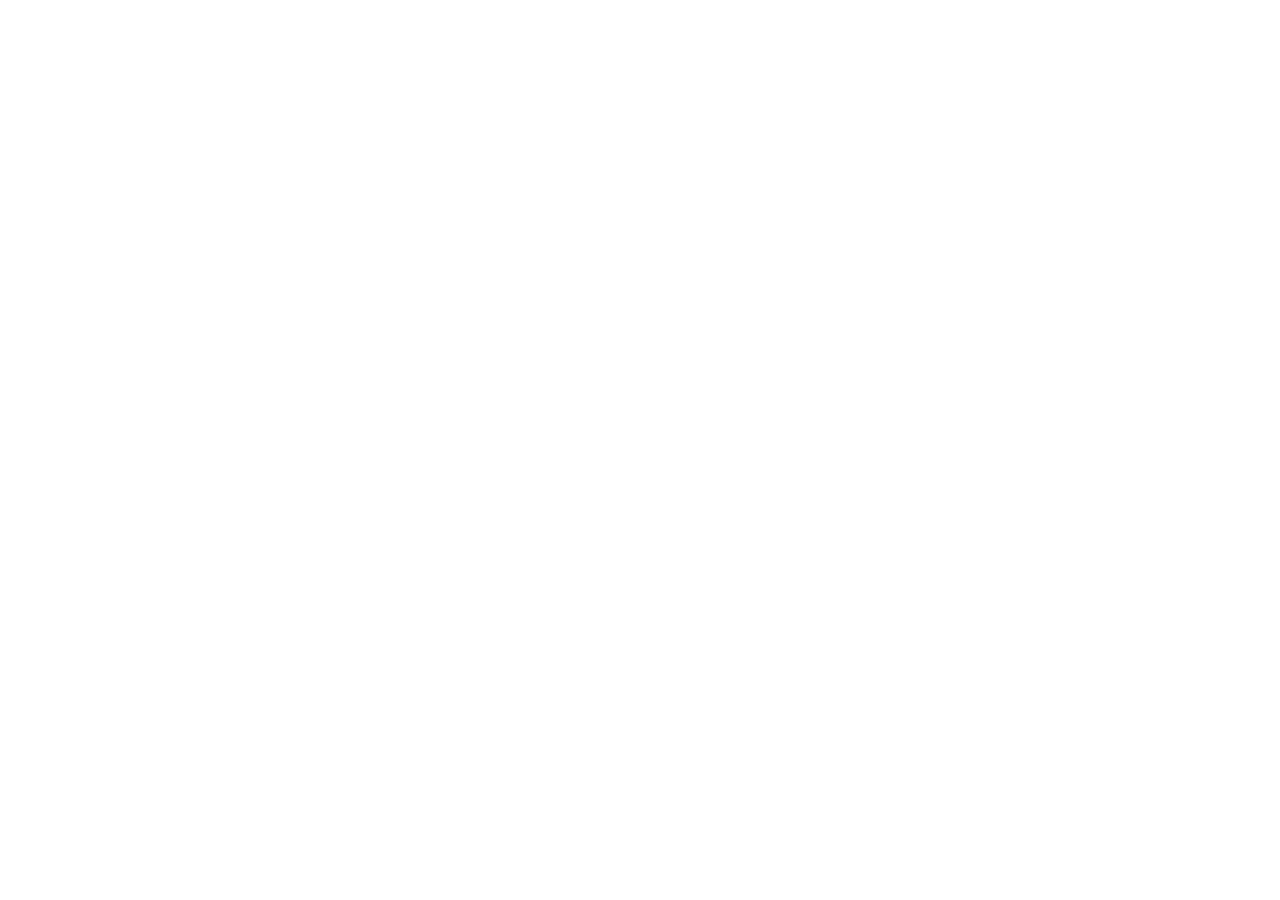
==== index.html @ 6bd36e6a "new" ====
<!DOCTYPE html>
<html lang="en">
  <head>
    <meta charset="UTF-8" />
    <meta name="viewport" content="width=device-width, initial-scale=1.0" />
    <title>dev-grid-folio</title>
    <meta name="description" content="Lovable Generated Project" />
    <meta name="author" content="Lovable" />

    <meta property="og:title" content="dev-grid-folio" />
    <meta property="og:description" content="Lovable Generated Project" />
    <meta property="og:type" content="website" />
    <meta property="og:image" content="https://lovable.dev/opengraph-image-p98pqg.png" />

    <meta name="twitter:card" content="summary_large_image" />
    <meta name="twitter:site" content="@lovable_dev" />
    <meta name="twitter:image" content="https://lovable.dev/opengraph-image-p98pqg.png" />
  </head>

  <body>
    <div id="root"></div>
    <!-- IMPORTANT: DO NOT REMOVE THIS SCRIPT TAG OR THIS VERY COMMENT! -->
    <script src="https://cdn.gpteng.co/gptengineer.js" type="module"></script>
    <script type="module" src="/src/main.tsx"></script>
  </body>
</html>
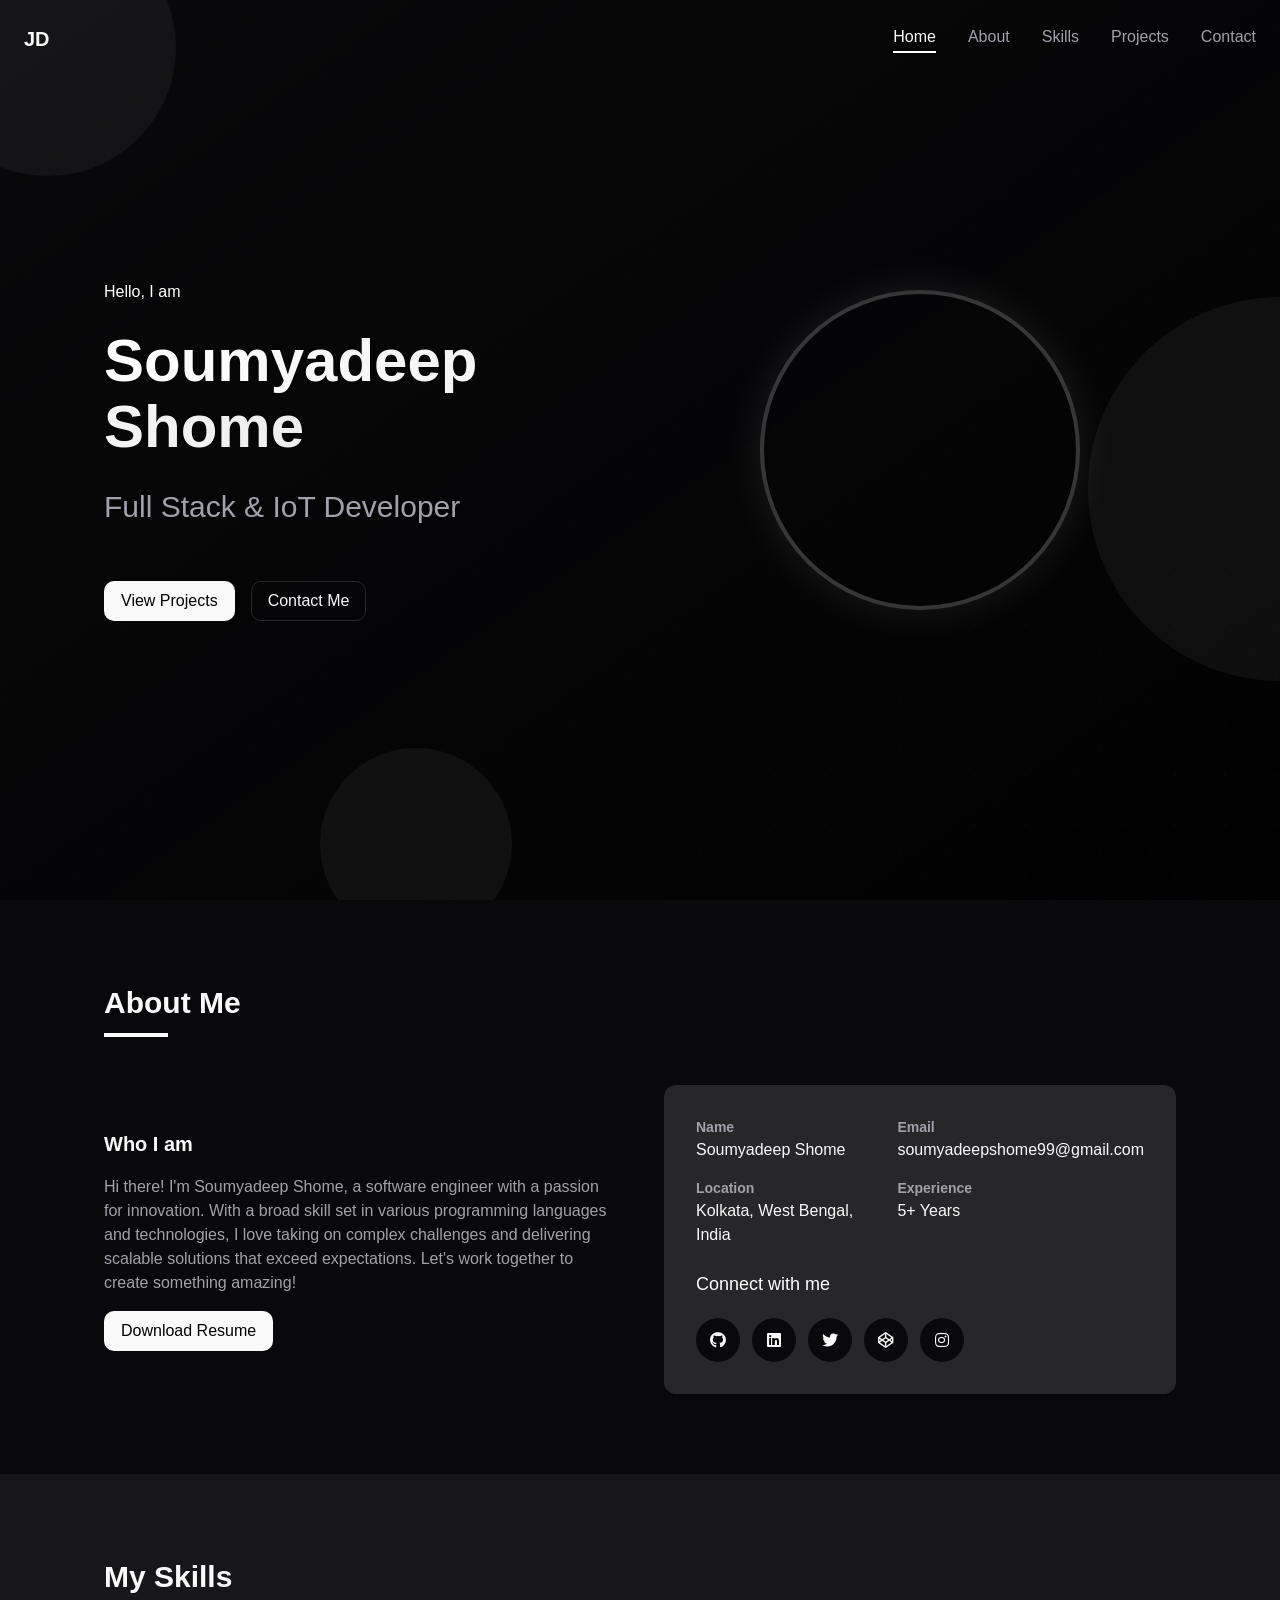
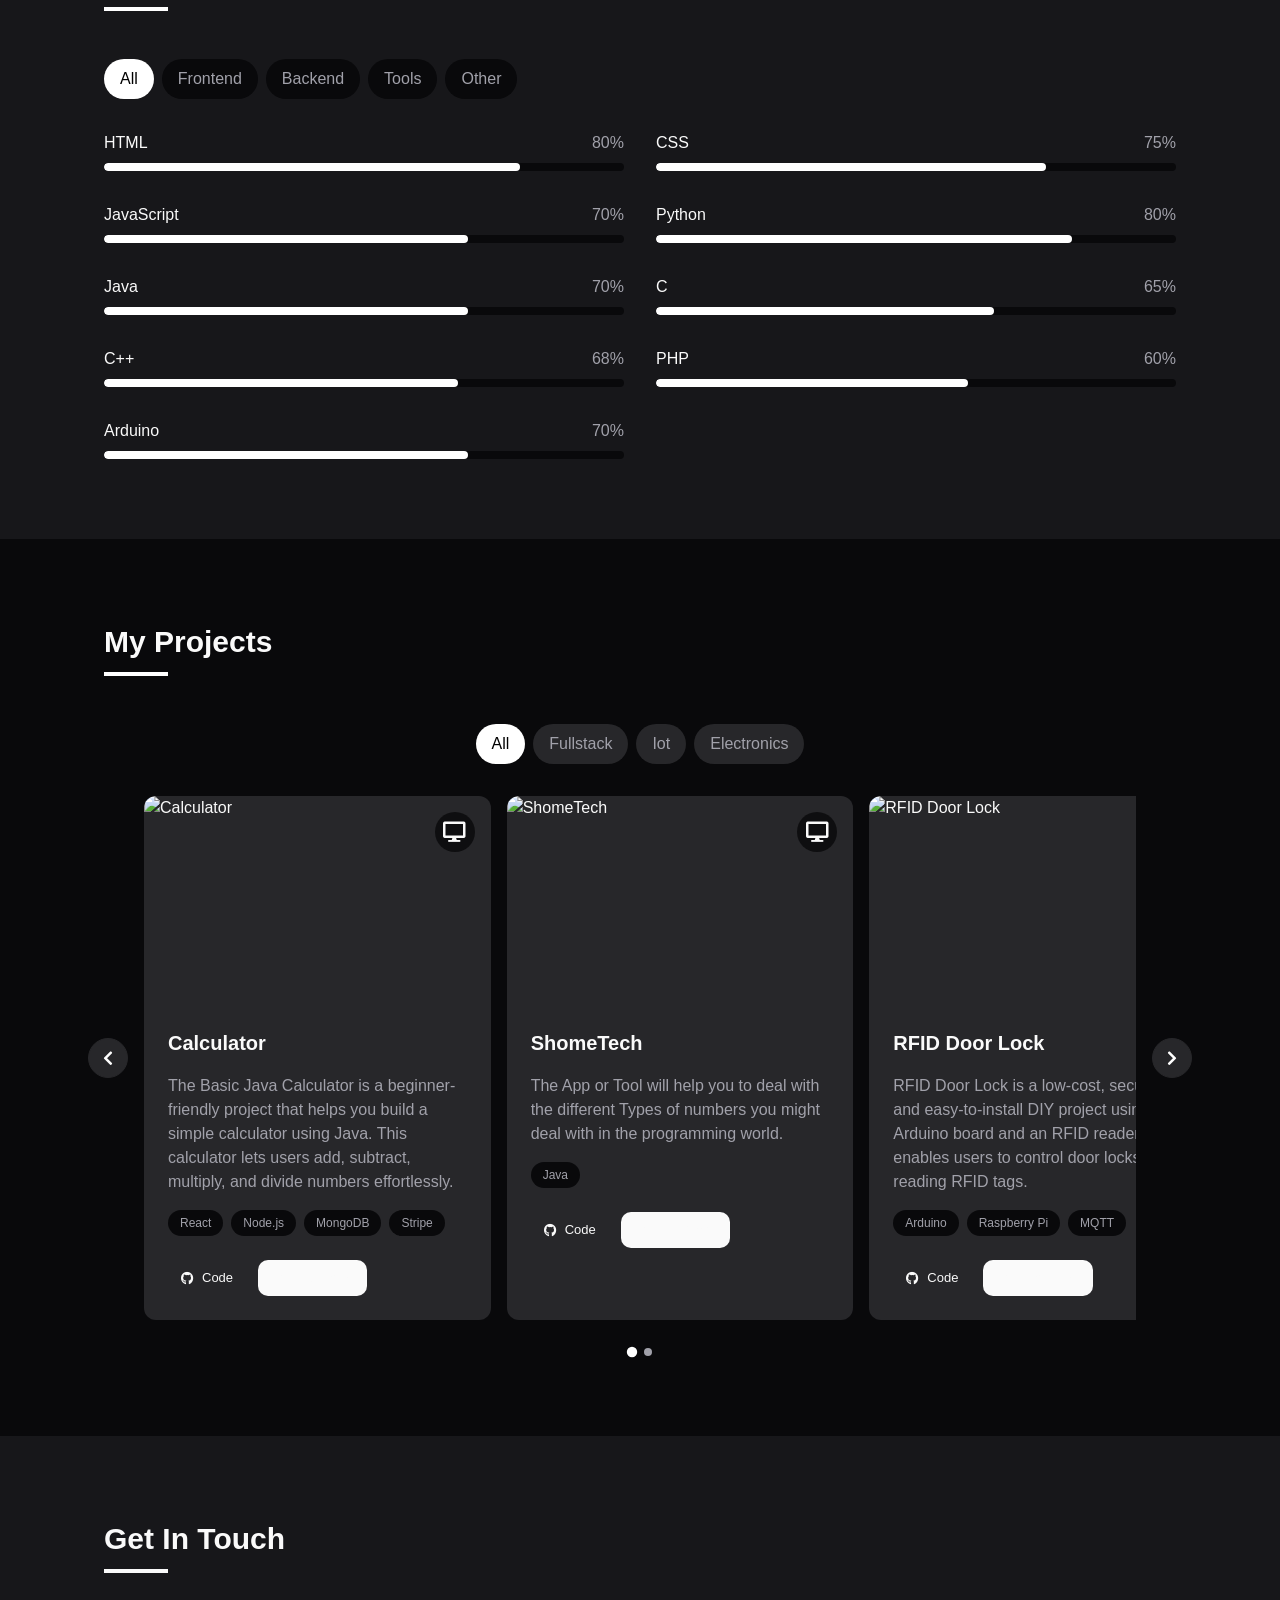
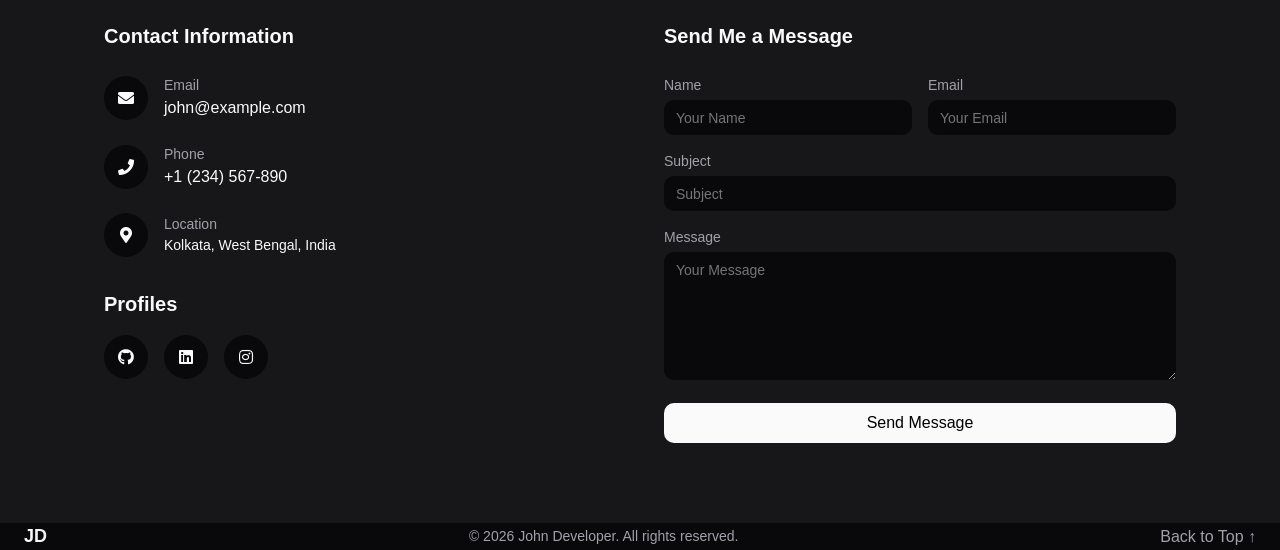
==== commit 47d91900: "ver 2" ====
--- a/index.html
+++ b/index.html
@@ -1,26 +1,254 @@
 <!DOCTYPE html>
 <html lang="en">
-  <head>
-    <meta charset="UTF-8" />
-    <meta name="viewport" content="width=device-width, initial-scale=1.0" />
-    <title>dev-grid-folio</title>
-    <meta name="description" content="Lovable Generated Project" />
-    <meta name="author" content="Lovable" />
-
-    <meta property="og:title" content="dev-grid-folio" />
-    <meta property="og:description" content="Lovable Generated Project" />
-    <meta property="og:type" content="website" />
-    <meta property="og:image" content="https://lovable.dev/opengraph-image-p98pqg.png" />
-
-    <meta name="twitter:card" content="summary_large_image" />
-    <meta name="twitter:site" content="@lovable_dev" />
-    <meta name="twitter:image" content="https://lovable.dev/opengraph-image-p98pqg.png" />
-  </head>
-
-  <body>
-    <div id="root"></div>
-    <!-- IMPORTANT: DO NOT REMOVE THIS SCRIPT TAG OR THIS VERY COMMENT! -->
-    <script src="https://cdn.gpteng.co/gptengineer.js" type="module"></script>
-    <script type="module" src="/src/main.tsx"></script>
-  </body>
+<head>
+  <meta charset="UTF-8" />
+  <meta name="viewport" content="width=device-width, initial-scale=1.0" />
+  <title>Soumyadeep Shome | Full Stack &amp; IoT Developer</title>
+  <meta name="description" content="Portfolio of Soumyadeep Shome, Full Stack & IoT Developer." />
+  <link rel="icon" href="favicon.ico" />
+  <link rel="stylesheet" href="css/css.css" />
+  <link rel="stylesheet" href="https://cdnjs.cloudflare.com/ajax/libs/font-awesome/5.15.3/css/all.min.css" />
+</head>
+<body class="np-page">
+
+  <div id="np-loading" class="np-loading">
+    <div class="np-loading-text np-gradient-text">Loading...</div>
+  </div>
+
+  <div class="np-bg-wireframe"></div>
+  <div class="np-bg-gradient"></div>
+
+  <header id="np-navbar" class="np-navbar">
+    <div class="np-container">
+      <a href="#home" class="np-logo"><span class="np-gradient-text">JD</span></a>
+      <nav>
+        <ul class="np-nav-list">
+          <li><button class="np-nav-link" data-section="home">Home</button></li>
+          <li><button class="np-nav-link" data-section="about">About</button></li>
+          <li><button class="np-nav-link" data-section="skills">Skills</button></li>
+          <li><button class="np-nav-link" data-section="projects">Projects</button></li>
+          <li><button class="np-nav-link" data-section="contact">Contact</button></li>
+        </ul>
+      </nav>
+      <button id="np-nav-toggle" class="np-nav-toggle" aria-label="Toggle menu" aria-expanded="false">
+        <i class="fas fa-bars"></i>
+      </button>
+    </div>
+  </header>
+
+  <section id="home" class="np-hero np-section">
+    <div class="np-container">
+      <div class="np-hero-grid">
+        <div class="np-hero-copy np-reveal">
+          <p class="np-hero-greeting">Hello, I am</p>
+          <h1 class="np-hero-name"><span class="np-gradient-text">Soumyadeep Shome</span></h1>
+          <h2 class="np-hero-role">Full Stack &amp; IoT Developer</h2>
+          <div class="np-hero-actions">
+            <button class="np-btn" data-np-scroll-to="projects">View Projects</button>
+            <button class="np-btn np-btn-outline" data-np-scroll-to="contact">Contact Me</button>
+          </div>
+        </div>
+
+        <div class="np-hero-photo-wrap np-reveal">
+          <div class="np-hero-photo">
+            <img src="Images/profile.jpg" alt="Developer" />
+          </div>
+        </div>
+      </div>
+    </div>
+
+    <div class="np-hero-bg">
+      <div class="np-floating-circle np-circle-1"></div>
+      <div class="np-floating-circle np-circle-2"></div>
+      <div class="np-floating-circle np-circle-3"></div>
+    </div>
+  </section>
+
+  <section id="about" class="np-section">
+    <div class="np-container">
+      <div class="np-heading np-reveal">
+        <h2>About Me</h2>
+        <div class="np-heading-rule"></div>
+      </div>
+
+      <div class="np-about-grid">
+        <div class="np-about-copy np-reveal">
+          <h3>Who I am</h3>
+          <p>
+            Hi there! I'm Soumyadeep Shome, a software engineer with a passion for innovation. With a broad
+            skill set in various programming languages and technologies, I love taking on complex challenges
+            and delivering scalable solutions that exceed expectations. Let's work together to create
+            something amazing!
+          </p>
+          <div>
+            <button class="np-btn">Download Resume</button>
+          </div>
+        </div>
+
+        <div class="np-about-card np-reveal">
+          <div class="np-about-fields">
+            <div>
+              <h4>Name</h4>
+              <p>Soumyadeep Shome</p>
+            </div>
+            <div>
+              <h4>Email</h4>
+              <p>soumyadeepshome99@gmail.com</p>
+            </div>
+            <div>
+              <h4>Location</h4>
+              <p>Kolkata, West Bengal, India</p>
+            </div>
+            <div>
+              <h4>Experience</h4>
+              <p>5+ Years</p>
+            </div>
+          </div>
+
+          <div class="np-social-row" style="margin-top:1.5rem;">
+            <h4 style="width:100%;font-size:1.125rem;font-weight:500;margin-bottom:0.5rem;color:#fff;">Connect with me</h4>
+            <a href="https://github.com/" target="_blank" rel="noopener noreferrer" title="GitHub"><i class="fab fa-github"></i></a>
+            <a href="https://linkedin.com/" target="_blank" rel="noopener noreferrer" title="LinkedIn"><i class="fab fa-linkedin"></i></a>
+            <a href="https://twitter.com/" target="_blank" rel="noopener noreferrer" title="Twitter"><i class="fab fa-twitter"></i></a>
+            <a href="https://codepen.io/" target="_blank" rel="noopener noreferrer" title="CodePen"><i class="fab fa-codepen"></i></a>
+            <a href="https://instagram.com/" target="_blank" rel="noopener noreferrer" title="Instagram"><i class="fab fa-instagram"></i></a>
+          </div>
+        </div>
+      </div>
+    </div>
+  </section>
+
+  <section id="skills" class="np-section np-skills-section">
+    <div class="np-container">
+      <div class="np-heading np-reveal">
+        <h2>My Skills</h2>
+        <div class="np-heading-rule" style="background:#fff;"></div>
+      </div>
+
+      <div id="np-skills-filters" class="np-filter-row">
+        <button class="np-filter-btn np-active" data-filter="all">All</button>
+        <button class="np-filter-btn" data-filter="frontend">Frontend</button>
+        <button class="np-filter-btn" data-filter="backend">Backend</button>
+        <button class="np-filter-btn" data-filter="tools">Tools</button>
+        <button class="np-filter-btn" data-filter="other">Other</button>
+      </div>
+
+      <div id="np-skills-grid" class="np-skills-grid"></div>
+    </div>
+  </section>
+
+  <section id="projects" class="np-section">
+    <div class="np-container">
+      <div class="np-heading np-reveal">
+        <h2>My Projects</h2>
+        <div class="np-heading-rule" style="background:#fff;"></div>
+      </div>
+
+      <div id="np-projects-filters" class="np-filter-row np-projects-filter" style="justify-content:center;">
+        <button class="np-filter-btn np-active" data-filter="all">All</button>
+        <button class="np-filter-btn" data-filter="fullstack">Fullstack</button>
+        <button class="np-filter-btn" data-filter="iot">Iot</button>
+        <button class="np-filter-btn" data-filter="electronics">Electronics</button>
+      </div>
+
+      <div class="np-carousel-wrap">
+        <div class="np-carousel-viewport">
+          <div id="np-projects-track" class="np-carousel-track"></div>
+        </div>
+        <button id="np-carousel-prev" class="np-carousel-btn np-carousel-prev" aria-label="Previous project"><i class="fas fa-chevron-left"></i></button>
+        <button id="np-carousel-next" class="np-carousel-btn np-carousel-next" aria-label="Next project"><i class="fas fa-chevron-right"></i></button>
+      </div>
+      <div id="np-carousel-dots" class="np-carousel-dots"></div>
+    </div>
+  </section>
+
+  <section id="contact" class="np-section np-contact-section">
+    <div class="np-container">
+      <div class="np-heading np-reveal">
+        <h2>Get In Touch</h2>
+        <div class="np-heading-rule"></div>
+      </div>
+
+      <div class="np-contact-grid">
+        <div class="np-reveal">
+          <div class="np-contact-info">
+            <h3>Contact Information</h3>
+
+            <div class="np-contact-item">
+              <div class="np-contact-icon"><i class="fas fa-envelope"></i></div>
+              <div>
+                <p>Email</p>
+                <a href="mailto:soumyadeepshome99@gmail.com">john@example.com</a>
+              </div>
+            </div>
+
+            <div class="np-contact-item">
+              <div class="np-contact-icon"><i class="fas fa-phone"></i></div>
+              <div>
+                <p>Phone</p>
+                <a href="tel:+919804359379">+1 (234) 567-890</a>
+              </div>
+            </div>
+
+            <div class="np-contact-item">
+              <div class="np-contact-icon"><i class="fas fa-map-marker-alt"></i></div>
+              <div>
+                <p>Location</p>
+                <p style="color:hsl(var(--np-foreground));">Kolkata, West Bengal, India</p>
+              </div>
+            </div>
+          </div>
+
+          <div class="np-profiles">
+            <h3>Profiles</h3>
+            <div class="np-profiles-row">
+              <a href="https://github.com/soumya-shome" target="_blank" rel="noopener noreferrer"><i class="fab fa-github"></i></a>
+              <a href="https://www.linkedin.com/in/soumya-shome/" target="_blank" rel="noopener noreferrer"><i class="fab fa-linkedin"></i></a>
+              <a href="https://www.instagram.com/techie499/" target="_blank" rel="noopener noreferrer"><i class="fab fa-instagram"></i></a>
+            </div>
+          </div>
+        </div>
+
+        <div class="np-form np-reveal">
+          <h3>Send Me a Message</h3>
+          <form id="np-contact-form">
+            <div class="np-form-row">
+              <div>
+                <label for="np-name">Name</label>
+                <input id="np-name" class="np-input" placeholder="Your Name" required />
+              </div>
+              <div>
+                <label for="np-email">Email</label>
+                <input id="np-email" type="email" class="np-input" placeholder="Your Email" required />
+              </div>
+            </div>
+            <div class="np-form-group">
+              <label for="np-subject">Subject</label>
+              <input id="np-subject" class="np-input" placeholder="Subject" required />
+            </div>
+            <div class="np-form-group">
+              <label for="np-message">Message</label>
+              <textarea id="np-message" class="np-textarea" placeholder="Your Message" required></textarea>
+            </div>
+            <button type="submit" class="np-btn np-btn-block">Send Message</button>
+          </form>
+        </div>
+      </div>
+    </div>
+  </section>
+
+  <footer class="np-footer">
+    <div class="np-container">
+      <div class="np-footer-logo np-gradient-text">JD</div>
+      <div class="np-footer-copy">&copy; <span id="np-footer-year"></span> John Developer. All rights reserved.</div>
+      <button id="np-footer-top" class="np-footer-top">Back to Top ↑</button>
+    </div>
+  </footer>
+
+  <button id="np-scroll-top" class="np-scroll-top-fab" aria-label="Scroll to top">
+    <i class="fas fa-arrow-up"></i>
+  </button>
+
+  <script src="JS/index.js"></script>
+</body>
 </html>
--- a/css/css.css
+++ b/css/css.css
@@ -0,0 +1,1106 @@
+@charset "utf-8";
+/* CSS Document */
+.col-1 {width: 8.33%;}
+.col-2 {width: 16.66%;}
+.col-3 {width: 25%;}
+.col-4 {width: 33.33%;}
+.col-5 {width: 41.66%;}
+.col-6 {width: 50%;}
+.col-7 {width: 58.33%;}
+.col-8 {width: 66.66%;}
+.col-9 {width: 75%;}
+.col-10 {width: 83.33%;}
+.col-11 {width: 91.66%;}
+.col-12 {width: 100%;}
+
+* {
+	box-sizing: border-box;
+	margin: 0;
+	padding: 0;
+  }
+  body {
+	font-family: sans-serif;
+	font-size: 16px;
+	line-height: 1.5;
+	/*color: #333;*/
+	background-color: #222;
+	color: #fff;
+  }
+  header {
+	background-color: #333;
+	color: #fff;
+  
+  }
+  a {
+	text-decoration: none; /* Remove underline */
+	color: #fff; /* Change link color */
+  }
+  section {
+	padding: 20px ;
+	/*padding-top: 80px;*/
+	width: 90%;
+	/*margin: 20px auto;*/
+	margin: 10px auto;
+	border-radius: 10px;
+	box-shadow: 0 0 20px rgba(0, 0, 0, 0.3);
+  } 
+  section h2 {
+	font-size: 24px;
+	font-weight: bold;
+	margin-bottom: 20px;
+  }
+  footer {
+	/*background-color: #ddd;*/
+	background-color: #444;
+	text-align: center;
+	padding: 20px;
+	color: #ddd;
+	margin-top: 40px;
+  } 
+  footer p {
+	margin: 10px 0;
+  }   
+  footer a {
+	color: #fff;
+	text-decoration: none;
+	transition: color 0.3s ease;
+  }   
+  footer a:hover {
+	color: #ddd;
+  }
+  
+  /*Main Page*/
+  .logo h1 {
+	font-size: 24px;
+	font-weight: bold;
+  }
+  
+  ::-webkit-scrollbar {
+	width: 10px;
+  }
+  ::-webkit-scrollbar-track {
+	background: #f1f1f1;
+  }
+  ::-webkit-scrollbar-thumb {
+	background: #888;
+  }
+  ::selection{
+	background: rgb(0,123,255,0.3);
+  }
+	
+  .navbar{
+	position: fixed;
+	width: 100%;
+	z-index: 1;
+	padding: 25px 0;
+  
+  }
+  .navbar.sticky{
+	background: #1b1b1b;
+	padding: 10px 0;
+  }
+  .navbar .content{
+	display: flex;
+	align-items: center;
+	justify-content: space-between;
+  }
+  .navbar .logo a{
+	color: #fff;
+	font-size: 30px;
+	font-weight: 600;
+	text-decoration: none;
+	padding-left: 20px;
+  }
+  .navbar .menu-list{
+	padding-right: 20px;
+	display: inline-flex;
+  }
+  .menu-list li{
+	list-style: none;
+  }
+  .menu-list li a{
+	color: #fff;
+	font-size: 18px;
+	font-weight: 500;
+	margin-left: 25px;
+	text-decoration: none;
+	transition: all 0.3s ease;
+  }
+  .menu-list li a:hover{
+	color: #bbb;
+  }
+	
+  .icon{
+	color: #fff;
+	font-size: 20px;
+	cursor: pointer;
+	display: none;
+  }
+	
+  .menu-list .cancel-btn{
+	position: absolute;
+	right: 30px;
+	top: 20px;
+  }
+  
+	
+  
+  /* Hero Section*/
+  .hero {
+	height: 500px;
+	display: flex;
+	justify-content: center;
+	align-items: center;
+  }
+  .hero-text {
+	text-align: center;
+  }
+  .hero-image img{
+	border-radius: 50%;
+	width: 456px;
+	display: block;
+	margin-left: auto;
+	margin-right: auto;
+	margin-bottom: 40px;
+  }
+  .hero-content h1{
+	text-align: center;
+  }
+  .hero-text h2 {
+	font-size: 48px;
+	font-weight: bold;
+	margin-bottom: 20px;
+  }
+  .hero-text h3 {
+	font-size: 24px;
+	margin-bottom: 20px;
+  }
+  
+  /* Social Icons */
+  .social-icons {
+	list-style: none;
+	margin-top: 20px;
+	align-self: center;
+  }
+  .social-icons li {
+	display: inline-flex;
+	flex-direction: column;
+	text-align: center;
+  }
+  .social-icons li:last-child {
+	margin-right: 0;
+	
+  }
+  .social-icons a {
+	color: #fff;
+	margin-right: 10px;
+	width: 75px;
+	height: 75px;
+	border-radius: 50%;
+	line-height: 100px;
+	transition: all 0.3s ease;
+  }
+  .social-icons a:hover {
+	background-color: #ccc;
+	color: #000;
+  }
+  
+  /* Coding Icons */
+  .coding-icons {
+	list-style: none;
+	margin-top: 20px;
+  }
+  .coding-icons li {
+	display: inline-block;
+	margin-right: 10px;
+  }
+  .coding-icons li:last-child {
+	margin-right: 0;
+  }
+  .coding-icons i {
+	font-size: 35px;
+	color: #fff;
+	border: 1px solid #fff;
+	border-radius: 25%;
+	padding: 10px;
+  }
+  .coding-icons i:hover {
+	color: #bbb;
+	border-color: #a4a1a1;
+  }
+  .coding-icons li div {
+	display: inline-flex;
+	flex-direction: column;
+	align-items: center;
+  
+  }
+  .coding-icons li div i {
+	font-size: 35px;
+  }
+  .coding-icons li div span {
+	font-size: 18px;
+	margin-top: 5px;
+  }
+  
+  
+  /*Project Section*/
+  .project-list {
+	display: flex;
+	justify-content: space-between;
+	flex-wrap: wrap;
+  }
+  .project-item {
+  width: calc(50% - 20px);
+  margin-bottom: 40px;
+  }
+  .project-item img {
+  width: 100%;
+  height: 200px;
+  object-fit: cover;
+  }
+  .project-item h3 {
+  font-size: 24px;
+  font-weight: bold;
+  margin-bottom: 10px;
+  }
+  .project-item p {
+  font-size: 16px;
+  }
+  .projects-grid {
+	display: grid;
+	grid-template-columns: repeat(auto-fit, minmax(300px, 1fr));
+	gap: 2rem;
+	list-style: none;
+	padding: 0;
+	margin: 0;
+  }
+  .project-tile {
+	background-color: #333;
+	color: #fff;
+	padding: 2rem;
+	border-radius: 0.5rem;
+	box-shadow: 0 2px 4px rgba(0, 0, 0, 0.3);
+	transition: transform 0.3s;
+  }
+  .project-tile:hover {
+   /* transform: translateY(-0.5rem);*/
+	transform: scale(1.1);
+	box-shadow: 0 5px 10px rgba(0, 0, 0, 0.3);
+	z-index: 1;
+  }
+  .project-tile img {
+	width: 100%;
+	height: auto;
+	margin-bottom: 1rem;
+  }
+  .project-tile h3 {
+	font-size: 1.5rem;
+	margin-bottom: 0.5rem;
+  }
+  .project-tile p {
+	font-size: 1rem;
+	line-height: 1.5;
+	margin: 0;
+  }
+  
+  
+  /* Project Details */
+  #project-details {
+	background-color: #333;
+	padding: 80px ;
+  }
+  #project-details h1 {
+	margin-bottom: 20px;
+  }
+  #project-details img {
+	max-width: 100%;
+	margin-bottom: 20px;
+  }
+  #project-details p {
+	font-size: 18px;
+	line-height: 1.5;
+	margin-bottom: 20px;
+  }
+  #project-details h2 {
+	margin-bottom: 10px;
+  }
+  #project-details ul {
+	list-style: none;
+	margin: 10px;
+	padding: 10px;
+  }  
+  #project-details ul li {
+	margin-bottom: 10px;
+  } 
+  #project-details ul li strong {
+	display: inline-block;
+	width: 150px;
+	font-weight: bold;
+  }
+  
+  /* Contact Section */
+  .contact-form {
+  max-width: 500px;
+  margin: 0 auto;
+  }
+  .contact-form label {
+  display: block;
+  margin-bottom: 10px;
+  font-size: 16px;
+  font-weight: bold;
+  }
+  .contact-form input,.contact-form textarea {
+  width: 100%;
+  padding: 10px;
+  margin-bottom: 20px;
+  border: 2px solid #ddd;
+  border-radius: 5px;
+  font-size: 16px;
+  background-color: #333;
+  color: #fff;
+  }
+  .contact-form textarea {
+  height: 150px;
+  }
+  .contact-form button{
+	background-color: #333;
+	color: #fff;
+	padding: 10px 20px;
+	border-color: #f1f1f1;
+	border-radius: 5px;
+	font-size: 16px;
+	cursor: pointer;
+  
+  
+  }
+  .contact-form button:hover {
+  /*background-color: #444;*/
+  background-color: #ddd;
+	color: #333;
+  }
+  
+  /* Button */
+  .cert-btn { 
+	padding: 20px;
+  }
+  .btn {
+	display: inline-block;
+	padding: 12px 30px;
+	font-size: 18px;
+	font-weight: bold;
+	text-align: center;
+	text-transform: uppercase;
+	color: #fff;
+	background-color: #333;
+	border: none;
+	border-radius: 5px;
+	transition: all 0.3s;
+	margin:10px 20px 10px;
+  }
+  .btn:hover {
+	background-color: #555;
+  }
+  
+  
+  /* Certification Section */
+  .certifications-grid {
+	display: grid;
+	grid-template-columns: repeat(auto-fit, minmax(300px, 1fr));
+	gap: 2rem;
+	list-style: none;
+	padding: 0;
+	margin: 0;
+  }
+  .certification-tile {
+	background-color: #333;
+	color: #fff;
+	padding: 2rem;
+	border-radius: 0.5rem;
+	box-shadow: 0 2px 4px rgba(0, 0, 0, 0.3);
+	transition: transform 0.3s;
+  }
+  .certification-tile:hover {
+	transform: translateY(-0.5rem);
+  }
+  .certification-tile img {
+	width: 100%;
+	height: auto;
+	margin-bottom: 1rem;
+  }
+  .certification-tile h3 {
+	font-size: 1.5rem;
+	margin-bottom: 0.5rem;
+  }
+  .certification-tile p {
+	font-size: 1rem;
+	line-height: 1.5;
+	margin: 0;
+  }
+  
+
+  /* Dropdown menu */
+.dropdown {
+	position: relative;
+	display: inline-block;
+	margin: 10px;
+  }
+  
+  .dropbtn {
+	background-color: #2b2b2b;
+	color: white;
+	padding: 0.5rem 1rem;
+	font-size: 1rem;
+	border: none;
+	border-radius: 0.5rem;
+	cursor: pointer;
+  }
+  
+  .dropdown-content {
+	display: none;
+	position: absolute;
+	z-index: 1;
+	background-color: #2b2b2b;
+	box-shadow: 0 2px 4px rgba(0, 0, 0, 0.3);
+  }
+  
+  .dropdown-content a {
+	color: rgb(255, 255, 255);
+	padding: 0.5rem 1rem;
+	text-decoration: none;
+	display: block;
+  }
+  
+  .dropdown-content a:hover {
+	background-color: #4b4b4b;
+  }
+  
+  .dropdown:hover .dropdown-content {
+	display: block;
+  }
+  
+  .dropdown:hover .dropbtn {
+	background-color: #444;
+  }
+  
+	
+  @media only screen and (max-width: 768px) {
+	.project-item {
+	  width: 100%;
+	}
+	
+	.hero-image img{
+	  width:70%;
+	}
+	.coding-icons li div i {
+	  font-size: 30px;
+	}
+	.certification-tile {
+	  font-size: 14px;
+	  padding: 10px;
+	}
+	body.disabled{
+	  overflow: hidden;
+	}
+	.icon{
+	  display: block;
+	  padding-right: 20px;
+	}
+	.icon.hide{
+	  display: none;
+	}
+	.navbar{
+	  position: fixed;
+	}
+	.navbar .menu-list{
+	  position: absolute;
+	  height: 100vh;
+	  width: 100%;
+	  max-width: 400px;
+	  left: -100%;
+	  top: 0px;
+	  display: block;
+	  padding: 40px 0;
+	  text-align: center;
+	  background: #222;
+	  transition: all 0.3s ease;
+	}
+	.navbar.show .menu-list{
+	  left: 0%;
+	}
+	.navbar .menu-list li{
+	  margin-top: 45px;
+	}
+	.navbar .menu-list li a{
+	  font-size: 23px;
+	  margin-left: -100%;
+	}
+	.navbar.show .menu-list li a{
+	  margin-left: 0px;
+	}
+  }
+
+/* =========================================================================
+   New Portfolio (index.html) — converted from the React homepage.
+   Everything here is scoped under body.np-page / .np- prefixed classes so
+   it can never collide with the rules above (used by certificate.html).
+   ========================================================================= */
+
+.np-page {
+  --np-background: 240 10% 3.9%;
+  --np-foreground: 0 0% 98%;
+  --np-card: 240 10% 3.9%;
+  --np-card-foreground: 0 0% 98%;
+  --np-primary: 0 0% 98%;
+  --np-primary-foreground: 0 0% 0%;
+  --np-secondary: 240 3.7% 15.9%;
+  --np-secondary-foreground: 0 0% 98%;
+  --np-muted: 240 3.7% 15.9%;
+  --np-muted-foreground: 240 5% 64.9%;
+  --np-accent: 0 0% 20%;
+  --np-accent-foreground: 0 0% 98%;
+  --np-border: 240 3.7% 15.9%;
+  --np-input: 240 3.7% 15.9%;
+  --np-radius: 0.75rem;
+
+  background-color: hsl(var(--np-background));
+  color: hsl(var(--np-foreground));
+  font-family: -apple-system, BlinkMacSystemFont, "Segoe UI", Roboto, Helvetica, Arial, sans-serif;
+  font-size: 16px;
+  line-height: 1.5;
+  scroll-behavior: smooth;
+  overflow-x: hidden;
+}
+
+/* Reset generic tag rules from the legacy stylesheet within the new page */
+.np-page a { color: inherit; text-decoration: none; }
+.np-page header { background: transparent; color: inherit; }
+.np-page section { width: auto; margin: 0; border-radius: 0; box-shadow: none; }
+.np-page ul { list-style: none; margin: 0; padding: 0; }
+.np-page button { font: inherit; }
+.np-page footer { background: hsl(var(--np-background)); color: inherit; text-align: left; padding: 0; margin-top: 0; }
+
+.np-container {
+  width: 100%;
+  max-width: 1400px;
+  margin: 0 auto;
+  padding: 0 1.5rem;
+  box-sizing: border-box;
+}
+
+.np-section {
+  padding: 5rem 1.5rem;
+}
+@media (min-width: 768px) {
+  .np-section { padding-left: 4rem; padding-right: 4rem; }
+}
+@media (min-width: 1024px) {
+  .np-section { padding-left: 5rem; padding-right: 5rem; }
+}
+
+.np-bg-wireframe {
+  position: fixed;
+  inset: 0;
+  z-index: -20;
+  background-image:
+    radial-gradient(rgba(255, 255, 255, 0.1) 1px, transparent 1px),
+    radial-gradient(rgba(255, 255, 255, 0.1) 1px, transparent 1px);
+  background-size: 50px 50px;
+  background-position: 0 0, 25px 25px;
+}
+.np-bg-gradient {
+  position: fixed;
+  inset: 0;
+  z-index: -10;
+  background: linear-gradient(to bottom right, hsl(var(--np-background)), rgba(0, 0, 0, 0.8));
+}
+
+.np-loading {
+  position: fixed;
+  inset: 0;
+  z-index: 100;
+  display: flex;
+  align-items: center;
+  justify-content: center;
+  background: hsl(var(--np-background));
+  transition: opacity 0.3s ease;
+}
+.np-loading.np-hidden { display: none; }
+.np-loading-text { font-size: 1.875rem; font-weight: 700; }
+
+.np-gradient-text {
+  background: linear-gradient(90deg, #fff, rgba(255, 255, 255, 0.9), rgba(255, 255, 255, 0.7));
+  background-size: 300% 300%;
+  -webkit-background-clip: text;
+  background-clip: text;
+  color: transparent;
+  animation: np-gradient-shift 3s ease infinite;
+}
+@keyframes np-gradient-shift {
+  0%, 100% { background-position: 0% 50%; }
+  50% { background-position: 100% 50%; }
+}
+
+/* Buttons */
+.np-btn {
+  display: inline-flex;
+  align-items: center;
+  justify-content: center;
+  gap: 0.5rem;
+  white-space: nowrap;
+  border-radius: calc(var(--np-radius) - 2px);
+  font-size: 0.875rem;
+  font-weight: 500;
+  height: 2.5rem;
+  padding: 0 1rem;
+  border: 1px solid transparent;
+  background-color: hsl(var(--np-primary));
+  color: hsl(var(--np-primary-foreground));
+  cursor: pointer;
+  transition: background-color 0.2s, color 0.2s, border-color 0.2s;
+}
+.np-btn:hover { background-color: hsl(var(--np-primary) / 0.9); }
+.np-btn-outline {
+  background-color: transparent;
+  border-color: hsl(var(--np-input));
+  color: hsl(var(--np-foreground));
+}
+.np-btn-outline:hover {
+  background-color: hsl(var(--np-accent));
+  color: hsl(var(--np-accent-foreground));
+}
+.np-btn-sm { height: 2.25rem; padding: 0 0.75rem; font-size: 0.8125rem; }
+.np-btn-block { width: 100%; }
+
+/* Navbar */
+.np-navbar {
+  position: fixed;
+  top: 0;
+  left: 0;
+  width: 100%;
+  z-index: 50;
+  padding: 1.5rem 0;
+  transition: all 0.3s ease;
+}
+.np-navbar.np-scrolled {
+  padding: 1rem 0;
+  background: hsl(var(--np-background) / 0.9);
+  backdrop-filter: blur(8px);
+}
+.np-navbar .np-container { display: flex; justify-content: space-between; align-items: center; }
+.np-logo { font-size: 1.25rem; font-weight: 700; }
+.np-nav-list { display: flex; gap: 2rem; flex-wrap: wrap; }
+.np-nav-link {
+  background: none;
+  border: none;
+  cursor: pointer;
+  position: relative;
+  color: hsl(var(--np-muted-foreground));
+  text-transform: capitalize;
+  font-size: 0.95rem;
+  padding-bottom: 4px;
+  transition: color 0.2s;
+}
+.np-nav-link::after {
+  content: "";
+  position: absolute;
+  bottom: 0;
+  left: 0;
+  width: 0;
+  height: 2px;
+  background: #fff;
+  transition: width 0.2s;
+}
+.np-nav-link:hover { color: hsl(var(--np-foreground)); }
+.np-nav-link:hover::after { width: 100%; }
+.np-nav-link.np-active { color: hsl(var(--np-foreground)); }
+.np-nav-link.np-active::after { width: 100%; }
+
+.np-nav-toggle {
+  display: none;
+  background: none;
+  border: none;
+  color: hsl(var(--np-foreground));
+  font-size: 1.35rem;
+  cursor: pointer;
+  padding: 0.25rem;
+  align-items: center;
+  justify-content: center;
+}
+
+@media (max-width: 680px) {
+  .np-nav-toggle { display: flex; }
+  .np-nav-list {
+    position: absolute;
+    top: 100%;
+    left: 0;
+    right: 0;
+    flex-direction: column;
+    gap: 0;
+    max-height: 0;
+    overflow: hidden;
+    background: hsl(var(--np-background) / 0.97);
+    backdrop-filter: blur(10px);
+    border-bottom: 1px solid hsl(var(--np-border));
+    transition: max-height 0.3s ease;
+  }
+  .np-nav-list.np-open { max-height: 24rem; }
+  .np-nav-list li { width: 100%; }
+  .np-nav-link {
+    display: block;
+    width: 100%;
+    padding: 1rem 1.5rem;
+    box-sizing: border-box;
+  }
+  .np-nav-link::after { display: none; }
+  .np-nav-link.np-active { background: hsl(var(--np-secondary)); }
+}
+
+/* Hero */
+.np-hero { min-height: 100vh; display: flex; align-items: center; position: relative; }
+.np-hero-grid { display: grid; gap: 3rem; align-items: center; }
+@media (min-width: 768px) { .np-hero-grid { grid-template-columns: 1fr 1fr; } }
+.np-hero-copy { display: flex; flex-direction: column; gap: 1.5rem; }
+.np-hero-greeting { color: #fff; font-weight: 500; }
+.np-hero-name { font-size: clamp(2.25rem, 5vw + 1rem, 3.75rem); font-weight: 700; line-height: 1.1; }
+.np-hero-role { font-size: clamp(1.25rem, 2vw + 1rem, 1.875rem); color: hsl(var(--np-muted-foreground)); font-weight: 500; }
+.np-hero-actions { display: flex; flex-wrap: wrap; gap: 1rem; padding-top: 0.5rem; }
+.np-hero-photo-wrap { display: block; order: -1; }
+@media (min-width: 768px) { .np-hero-photo-wrap { order: 0; } }
+.np-hero-photo {
+  width: 200px;
+  height: 200px;
+  margin: 0 auto;
+  border-radius: 50%;
+  overflow: hidden;
+  border: 4px solid rgba(255, 255, 255, 0.2);
+  box-shadow: 0 0 40px rgba(255, 255, 255, 0.1);
+}
+@media (min-width: 768px) { .np-hero-photo { width: 320px; height: 320px; } }
+.np-hero-photo img { width: 100%; height: 100%; object-fit: cover; display: block; }
+.np-hero-bg { position: absolute; inset: 0; z-index: -1; overflow: hidden; }
+.np-floating-circle {
+  position: absolute;
+  border-radius: 50%;
+  background: rgba(255, 255, 255, 0.05);
+  animation: np-float 15s infinite ease-in-out;
+}
+@keyframes np-float {
+  0%, 100% { transform: translate(0, 0) rotate(0deg); }
+  25% { transform: translate(15px, -15px) rotate(5deg); }
+  50% { transform: translate(30px, 0) rotate(10deg); }
+  75% { transform: translate(15px, 15px) rotate(5deg); }
+}
+.np-circle-1 { width: 16rem; height: 16rem; top: -5rem; left: -5rem; }
+.np-circle-2 { width: 24rem; height: 24rem; top: 33%; right: -12rem; animation-delay: 3s; }
+.np-circle-3 { width: 12rem; height: 12rem; bottom: -2.5rem; left: 25%; animation-delay: 7s; }
+
+/* Section heading */
+.np-heading { margin-bottom: 3rem; }
+.np-heading h2 { font-size: clamp(1.5rem, 1.4vw + 1.25rem, 1.875rem); font-weight: 700; margin-bottom: 0.5rem; }
+.np-heading-rule { width: 4rem; height: 4px; background: hsl(var(--np-primary)); }
+
+/* About */
+.np-about-grid { display: grid; gap: 3rem; align-items: center; }
+@media (min-width: 768px) { .np-about-grid { grid-template-columns: 1fr 1fr; } }
+.np-about-copy { display: flex; flex-direction: column; gap: 1rem; }
+.np-about-copy h3 { font-size: 1.25rem; font-weight: 600; }
+.np-about-copy p { color: hsl(var(--np-muted-foreground)); }
+.np-about-card {
+  background: hsl(var(--np-secondary));
+  padding: 2rem;
+  border-radius: var(--np-radius);
+  transition: transform 0.3s, box-shadow 0.3s;
+}
+.np-about-card:hover { transform: translateY(-4px); box-shadow: 0 10px 30px rgba(255, 255, 255, 0.06); }
+.np-about-fields { display: grid; grid-template-columns: 1fr 1fr; gap: 1rem; }
+.np-about-fields h4 { font-size: 0.875rem; color: hsl(var(--np-muted-foreground)); }
+.np-social-row { display: flex; flex-wrap: wrap; gap: 0.75rem; margin-top: 1rem; }
+.np-social-row a {
+  display: flex;
+  align-items: center;
+  justify-content: center;
+  width: 2.75rem;
+  height: 2.75rem;
+  background: hsl(var(--np-background));
+  border-radius: 50%;
+  transition: background-color 0.2s;
+}
+.np-social-row a:hover { background: hsl(var(--np-primary) / 0.1); }
+
+/* Skills */
+.np-skills-section { background: hsl(var(--np-secondary) / 0.5); }
+.np-filter-row { display: flex; flex-wrap: wrap; gap: 0.5rem; margin-bottom: 2rem; }
+.np-filter-btn {
+  padding: 0.5rem 1rem;
+  border-radius: 9999px;
+  font-size: 0.875rem;
+  background: hsl(var(--np-background));
+  color: hsl(var(--np-muted-foreground));
+  border: none;
+  cursor: pointer;
+  transition: color 0.2s, background-color 0.2s;
+}
+.np-filter-btn:hover { color: hsl(var(--np-foreground)); }
+.np-filter-btn.np-active { background: #fff; color: #000; }
+.np-skills-grid { display: grid; gap: 2rem; }
+@media (min-width: 768px) { .np-skills-grid { grid-template-columns: 1fr 1fr; } }
+.np-skill-row-top { display: flex; justify-content: space-between; margin-bottom: 0.5rem; }
+.np-skill-name { font-weight: 500; }
+.np-skill-pct { color: hsl(var(--np-muted-foreground)); }
+.np-skill-track { height: 0.5rem; background: hsl(var(--np-background)); border-radius: 9999px; overflow: hidden; }
+.np-skill-fill { height: 100%; background: #fff; border-radius: 9999px; }
+
+/* Projects */
+.np-projects-filter .np-filter-btn { background: hsl(var(--np-secondary)); }
+.np-projects-filter .np-filter-btn.np-active { background: #fff; color: #000; }
+.np-carousel-wrap { position: relative; padding: 0 1rem; }
+@media (min-width: 768px) { .np-carousel-wrap { padding: 0 2.5rem; } }
+.np-carousel-viewport { overflow: hidden; }
+.np-carousel-track {
+  display: flex;
+  gap: 1rem;
+  will-change: transform;
+}
+.np-carousel-item { flex: 0 0 100%; }
+@media (min-width: 768px) { .np-carousel-item { flex-basis: calc(50% - 0.5rem); } }
+@media (min-width: 1024px) { .np-carousel-item { flex-basis: calc(33.333% - 0.667rem); } }
+.np-carousel-btn {
+  position: absolute;
+  top: 50%;
+  transform: translateY(-50%);
+  width: 2.5rem;
+  height: 2.5rem;
+  border-radius: 50%;
+  background: hsl(var(--np-secondary));
+  border: 1px solid hsl(var(--np-border));
+  display: flex;
+  align-items: center;
+  justify-content: center;
+  cursor: pointer;
+  color: #fff;
+  z-index: 5;
+  transition: background-color 0.2s, color 0.2s, transform 0.2s;
+}
+.np-carousel-btn:hover { background: hsl(var(--np-primary)); color: hsl(var(--np-primary-foreground)); transform: translateY(-50%) scale(1.08); }
+.np-carousel-prev { left: 0; }
+.np-carousel-next { right: 0; }
+@media (min-width: 1024px) { .np-carousel-prev { left: -1rem; } .np-carousel-next { right: -1rem; } }
+
+.np-carousel-dots { display: flex; justify-content: center; gap: 0.5rem; margin-top: 1.75rem; }
+.np-dot {
+  width: 0.5rem;
+  height: 0.5rem;
+  border-radius: 50%;
+  background: hsl(var(--np-muted-foreground));
+  border: none;
+  padding: 0;
+  cursor: pointer;
+  transition: background-color 0.2s, transform 0.2s;
+}
+.np-dot:hover { background: hsl(var(--np-foreground)); }
+.np-dot.np-active { background: #fff; transform: scale(1.3); }
+
+.np-project-card {
+  background: hsl(var(--np-secondary));
+  border-radius: var(--np-radius);
+  overflow: hidden;
+  height: 100%;
+  transition: box-shadow 0.3s, transform 0.3s;
+}
+.np-project-card:hover { box-shadow: 0 10px 30px rgba(255, 255, 255, 0.1); transform: translateY(-6px); }
+.np-project-image { position: relative; height: 13rem; overflow: hidden; }
+.np-project-image img {
+  width: 100%;
+  height: 100%;
+  object-fit: cover;
+  transition: transform 0.7s;
+  display: block;
+}
+.np-project-card:hover .np-project-image img { transform: scale(1.1); }
+.np-project-icon {
+  position: absolute;
+  top: 1rem;
+  right: 1rem;
+  padding: 0.5rem;
+  background: hsl(var(--np-background) / 0.8);
+  backdrop-filter: blur(4px);
+  border-radius: 50%;
+  width: 2.5rem;
+  height: 2.5rem;
+  display: flex;
+  align-items: center;
+  justify-content: center;
+  font-size: 1.25rem;
+}
+.np-project-body { padding: 1.5rem; display: flex; flex-direction: column; gap: 1rem; }
+.np-project-body h3 { font-size: 1.25rem; font-weight: 600; }
+.np-project-body p { color: hsl(var(--np-muted-foreground)); }
+.np-project-tags { display: flex; flex-wrap: wrap; gap: 0.5rem; }
+.np-project-tags span {
+  padding: 0.25rem 0.75rem;
+  background: hsl(var(--np-background));
+  border-radius: 9999px;
+  font-size: 0.75rem;
+  color: hsl(var(--np-muted-foreground));
+}
+.np-project-actions { display: flex; gap: 0.75rem; padding-top: 0.5rem; }
+
+/* Contact */
+.np-contact-section { background: hsl(var(--np-secondary) / 0.5); }
+.np-contact-grid { display: grid; gap: 3rem; }
+@media (min-width: 768px) { .np-contact-grid { grid-template-columns: 1fr 1fr; } }
+.np-contact-info h3 { font-size: 1.25rem; font-weight: 600; margin-bottom: 1.5rem; }
+.np-contact-item { display: flex; align-items: center; gap: 1rem; margin-bottom: 1.5rem; }
+.np-contact-icon {
+  background: hsl(var(--np-background));
+  padding: 0.75rem;
+  border-radius: 50%;
+  width: 2.75rem;
+  height: 2.75rem;
+  display: flex;
+  align-items: center;
+  justify-content: center;
+  color: hsl(var(--np-primary));
+}
+.np-contact-item p { font-size: 0.875rem; color: hsl(var(--np-muted-foreground)); }
+.np-contact-item a:hover { color: hsl(var(--np-primary)); }
+.np-profiles h3 { font-size: 1.25rem; font-weight: 600; margin: 2rem 0 1rem; }
+.np-profiles-row { display: flex; gap: 1rem; }
+.np-profiles-row a {
+  background: hsl(var(--np-background));
+  padding: 0.75rem;
+  border-radius: 50%;
+  width: 2.75rem;
+  height: 2.75rem;
+  display: flex;
+  align-items: center;
+  justify-content: center;
+  transition: background-color 0.2s;
+}
+.np-profiles-row a:hover { background: hsl(var(--np-primary) / 0.1); }
+
+.np-form h3 { font-size: 1.25rem; font-weight: 600; margin-bottom: 1.5rem; }
+.np-form-row { display: grid; gap: 1rem; margin-bottom: 1rem; }
+@media (min-width: 768px) { .np-form-row { grid-template-columns: 1fr 1fr; } }
+.np-form label { display: block; font-size: 0.875rem; color: hsl(var(--np-muted-foreground)); margin-bottom: 0.25rem; }
+.np-form-group { margin-bottom: 1rem; }
+.np-input, .np-textarea {
+  width: 100%;
+  background: hsl(var(--np-background));
+  border: none;
+  border-radius: calc(var(--np-radius) - 2px);
+  padding: 0.6rem 0.75rem;
+  font-size: 0.875rem;
+  color: hsl(var(--np-foreground));
+  outline: none;
+  box-sizing: border-box;
+  font-family: inherit;
+}
+.np-input:focus, .np-textarea:focus { box-shadow: 0 0 0 2px hsl(var(--np-primary)); }
+.np-textarea { min-height: 8rem; resize: vertical; }
+
+/* Footer */
+.np-footer { padding: 2rem 1.5rem; }
+.np-footer .np-container {
+  display: flex;
+  flex-direction: column;
+  align-items: center;
+  gap: 1rem;
+}
+@media (min-width: 768px) { .np-footer .np-container { flex-direction: row; justify-content: space-between; } }
+.np-footer-logo { font-size: 1.125rem; font-weight: 700; }
+.np-footer-copy { font-size: 0.875rem; color: hsl(var(--np-muted-foreground)); }
+.np-footer-top {
+  background: none;
+  border: none;
+  cursor: pointer;
+  font-size: 0.875rem;
+  color: hsl(var(--np-muted-foreground));
+  transition: color 0.2s;
+}
+.np-footer-top:hover { color: hsl(var(--np-foreground)); }
+
+@media (max-width: 480px) {
+  .np-container { padding: 0 1rem; }
+  .np-section { padding-top: 3.5rem; padding-bottom: 3.5rem; padding-left: 1rem; padding-right: 1rem; }
+  .np-about-card, .np-about-fields { gap: 0.75rem; }
+  .np-hero-actions .np-btn { flex: 1 1 auto; }
+}
+
+/* Scroll-reveal on entry into viewport */
+.np-reveal {
+  opacity: 0;
+  transform: translateY(24px);
+  transition: opacity 0.6s ease, transform 0.6s ease;
+}
+.np-reveal.np-in-view { opacity: 1; transform: translateY(0); }
+@media (prefers-reduced-motion: reduce) {
+  .np-reveal { transition: none; opacity: 1; transform: none; }
+}
+
+/* Floating scroll-to-top button */
+.np-scroll-top-fab {
+  position: fixed;
+  bottom: 1.5rem;
+  right: 1.5rem;
+  width: 3rem;
+  height: 3rem;
+  border-radius: 50%;
+  background: hsl(var(--np-primary));
+  color: hsl(var(--np-primary-foreground));
+  border: none;
+  display: flex;
+  align-items: center;
+  justify-content: center;
+  cursor: pointer;
+  box-shadow: 0 4px 14px rgba(0, 0, 0, 0.35);
+  opacity: 0;
+  visibility: hidden;
+  transform: translateY(10px);
+  transition: opacity 0.3s, transform 0.3s, visibility 0.3s;
+  z-index: 40;
+}
+.np-scroll-top-fab.np-visible { opacity: 1; visibility: visible; transform: translateY(0); }
+.np-scroll-top-fab:hover { background-color: hsl(var(--np-primary) / 0.85); }
+
+/* Secret hub page */
+.hub-wrap { max-width: 900px; margin: 0 auto; padding: 4rem 1.5rem; min-height: 100vh; box-sizing: border-box; }
+.hub-header { text-align: center; margin-bottom: 3rem; }
+.hub-header h1 { font-size: clamp(2rem, 4vw + 1rem, 2.75rem); font-weight: 700; margin-bottom: 0.5rem; }
+.hub-header p { color: hsl(var(--np-muted-foreground)); }
+.hub-grid { display: grid; gap: 1rem; grid-template-columns: 1fr; }
+@media (min-width: 640px) { .hub-grid { grid-template-columns: 1fr 1fr; } }
+.hub-card {
+  display: flex;
+  align-items: center;
+  gap: 1rem;
+  background: hsl(var(--np-secondary));
+  border-radius: var(--np-radius);
+  padding: 1.25rem;
+  color: hsl(var(--np-foreground));
+  transition: transform 0.2s, box-shadow 0.2s, background-color 0.2s;
+}
+.hub-card:hover { transform: translateY(-4px); box-shadow: 0 10px 30px rgba(255, 255, 255, 0.08); background: hsl(var(--np-accent)); }
+.hub-card-icon {
+  width: 2.75rem;
+  height: 2.75rem;
+  min-width: 2.75rem;
+  border-radius: 50%;
+  background: hsl(var(--np-background));
+  display: flex;
+  align-items: center;
+  justify-content: center;
+  color: hsl(var(--np-primary));
+  font-size: 1.1rem;
+}
+.hub-card h3 { font-size: 1rem; font-weight: 600; margin-bottom: 0.25rem; }
+.hub-card p { font-size: 0.8125rem; color: hsl(var(--np-muted-foreground)); }
+.hub-card-arrow { margin-left: auto; color: hsl(var(--np-muted-foreground)); }
+.hub-back {
+  display: inline-block;
+  margin-top: 2.5rem;
+  color: hsl(var(--np-muted-foreground));
+  font-size: 0.875rem;
+  transition: color 0.2s;
+}
+.hub-back:hover { color: hsl(var(--np-foreground)); }
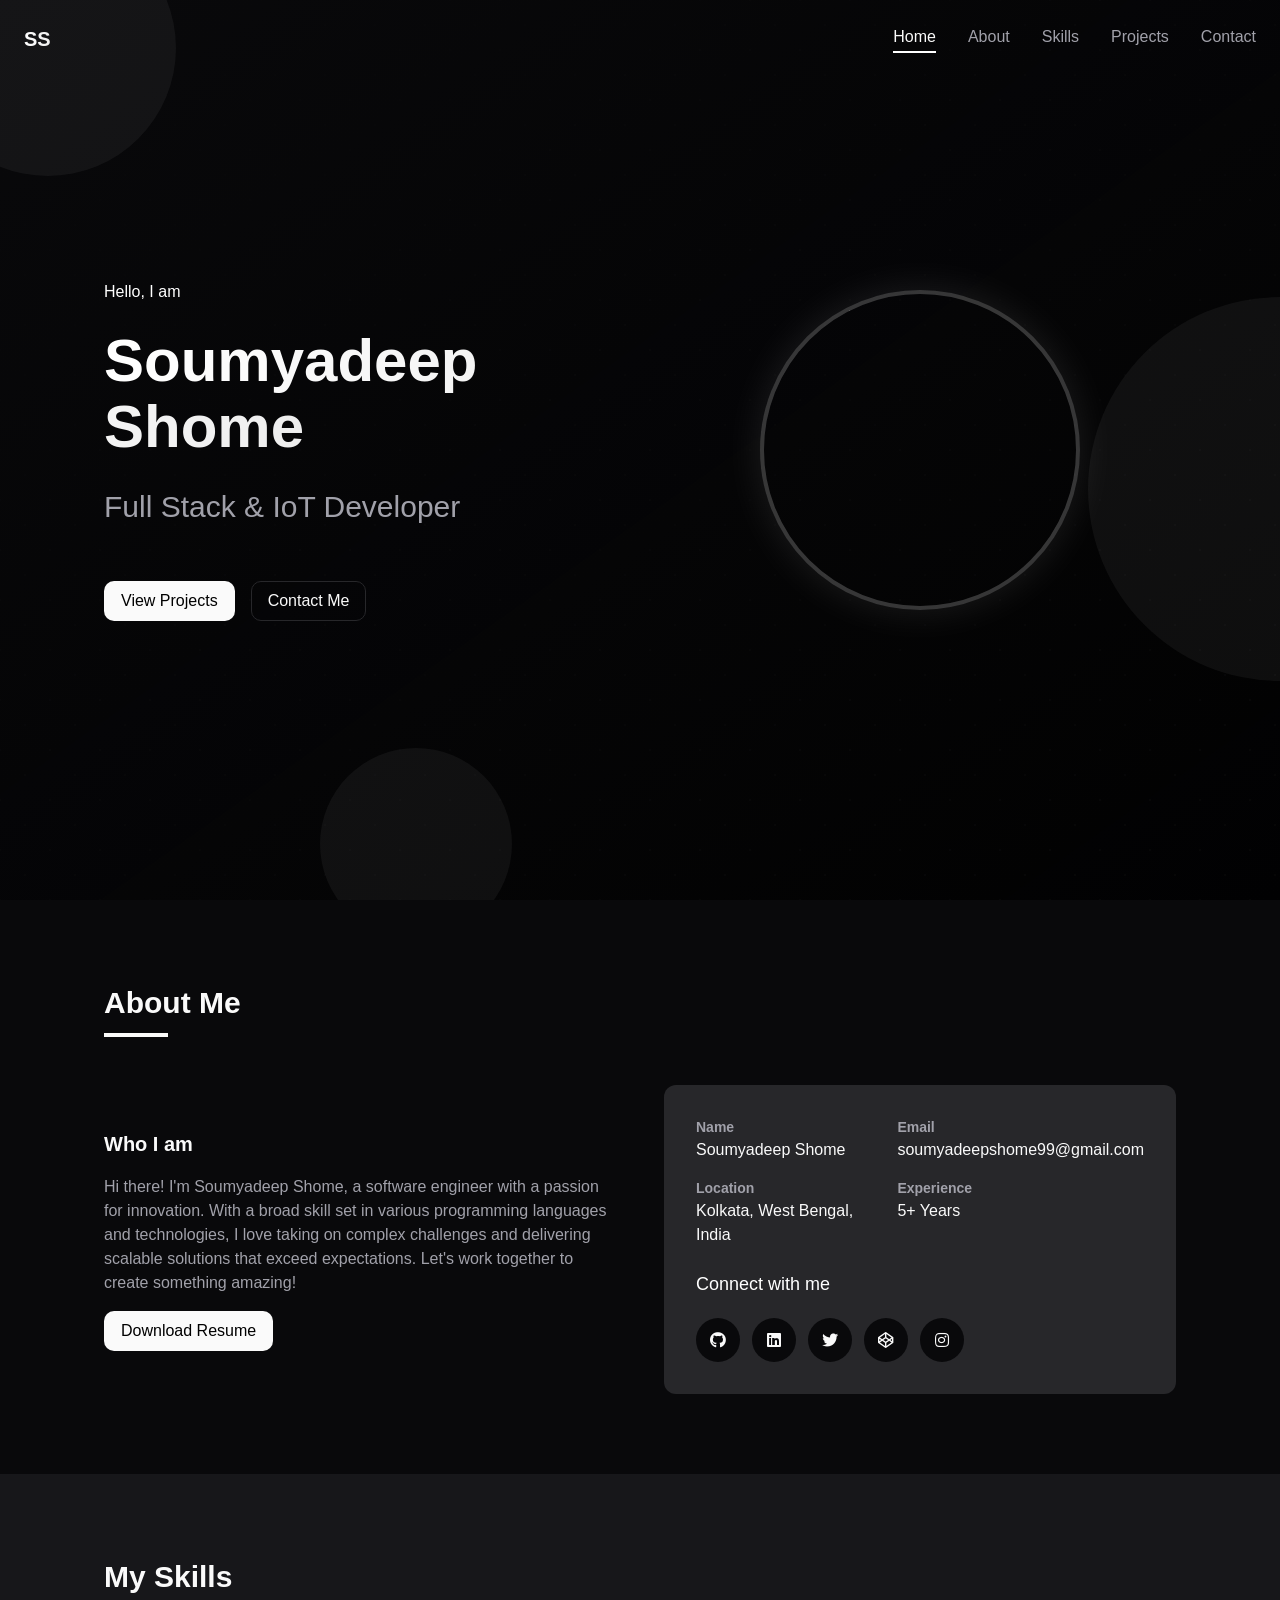
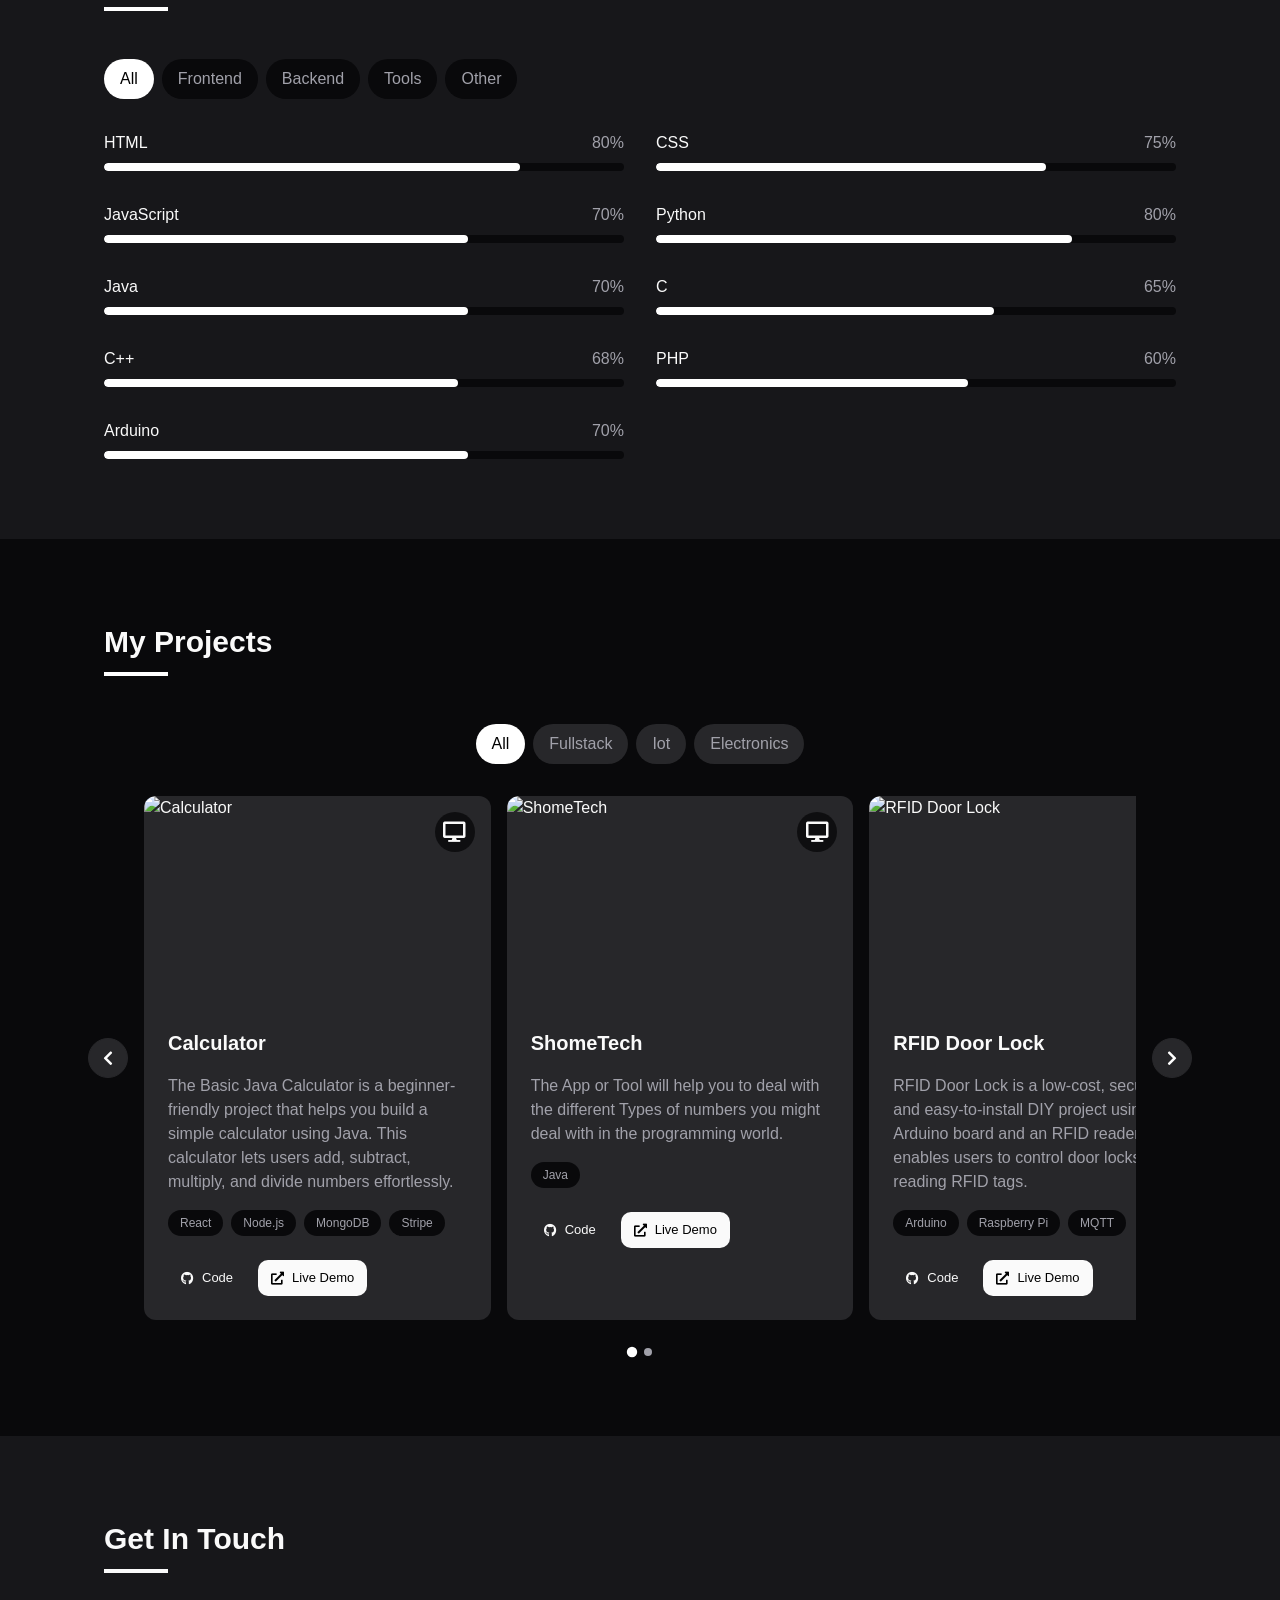
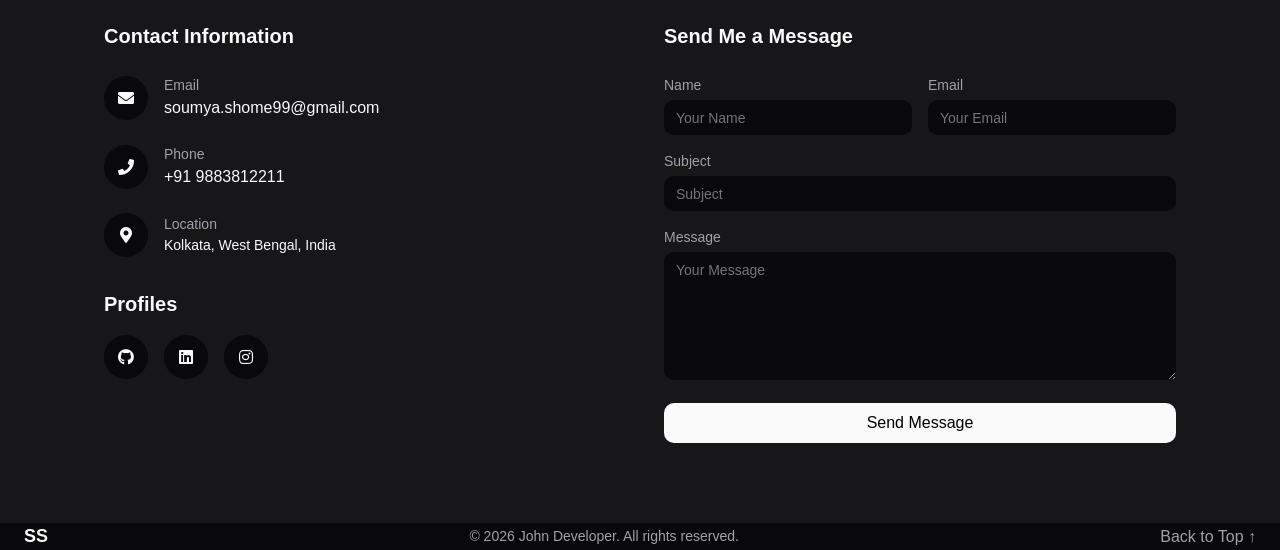
==== commit 76472a95: "done" ====
--- a/index.html
+++ b/index.html
@@ -20,7 +20,7 @@
 
   <header id="np-navbar" class="np-navbar">
     <div class="np-container">
-      <a href="#home" class="np-logo"><span class="np-gradient-text">JD</span></a>
+      <a href="#home" class="np-logo"><span class="np-gradient-text">SS</span></a>
       <nav>
         <ul class="np-nav-list">
           <li><button class="np-nav-link" data-section="home">Home</button></li>
@@ -178,7 +178,7 @@
               <div class="np-contact-icon"><i class="fas fa-envelope"></i></div>
               <div>
                 <p>Email</p>
-                <a href="mailto:soumyadeepshome99@gmail.com">john@example.com</a>
+                <a href="mailto:soumyadeepshome99@gmail.com">soumya.shome99@gmail.com</a>
               </div>
             </div>
 
@@ -186,7 +186,7 @@
               <div class="np-contact-icon"><i class="fas fa-phone"></i></div>
               <div>
                 <p>Phone</p>
-                <a href="tel:+919804359379">+1 (234) 567-890</a>
+                <a href="tel:+919804359379">+91 9883812211</a>
               </div>
             </div>
 
@@ -204,7 +204,7 @@
             <div class="np-profiles-row">
               <a href="https://github.com/soumya-shome" target="_blank" rel="noopener noreferrer"><i class="fab fa-github"></i></a>
               <a href="https://www.linkedin.com/in/soumya-shome/" target="_blank" rel="noopener noreferrer"><i class="fab fa-linkedin"></i></a>
-              <a href="https://www.instagram.com/techie499/" target="_blank" rel="noopener noreferrer"><i class="fab fa-instagram"></i></a>
+              <a href="https://www.instagram.com/soumya.shome/" target="_blank" rel="noopener noreferrer"><i class="fab fa-instagram"></i></a>
             </div>
           </div>
         </div>
@@ -239,7 +239,7 @@
 
   <footer class="np-footer">
     <div class="np-container">
-      <div class="np-footer-logo np-gradient-text">JD</div>
+      <div class="np-footer-logo np-gradient-text">SS</div>
       <div class="np-footer-copy">&copy; <span id="np-footer-year"></span> John Developer. All rights reserved.</div>
       <button id="np-footer-top" class="np-footer-top">Back to Top ↑</button>
     </div>
--- a/css/css.css
+++ b/css/css.css
@@ -572,7 +572,8 @@
 }
 
 /* Reset generic tag rules from the legacy stylesheet within the new page */
-.np-page a { color: inherit; text-decoration: none; }
+.np-page a { text-decoration: none; }
+.np-page a:not(.np-btn) { color: inherit; }
 .np-page header { background: transparent; color: inherit; }
 .np-page section { width: auto; margin: 0; border-radius: 0; box-shadow: none; }
 .np-page ul { list-style: none; margin: 0; padding: 0; }
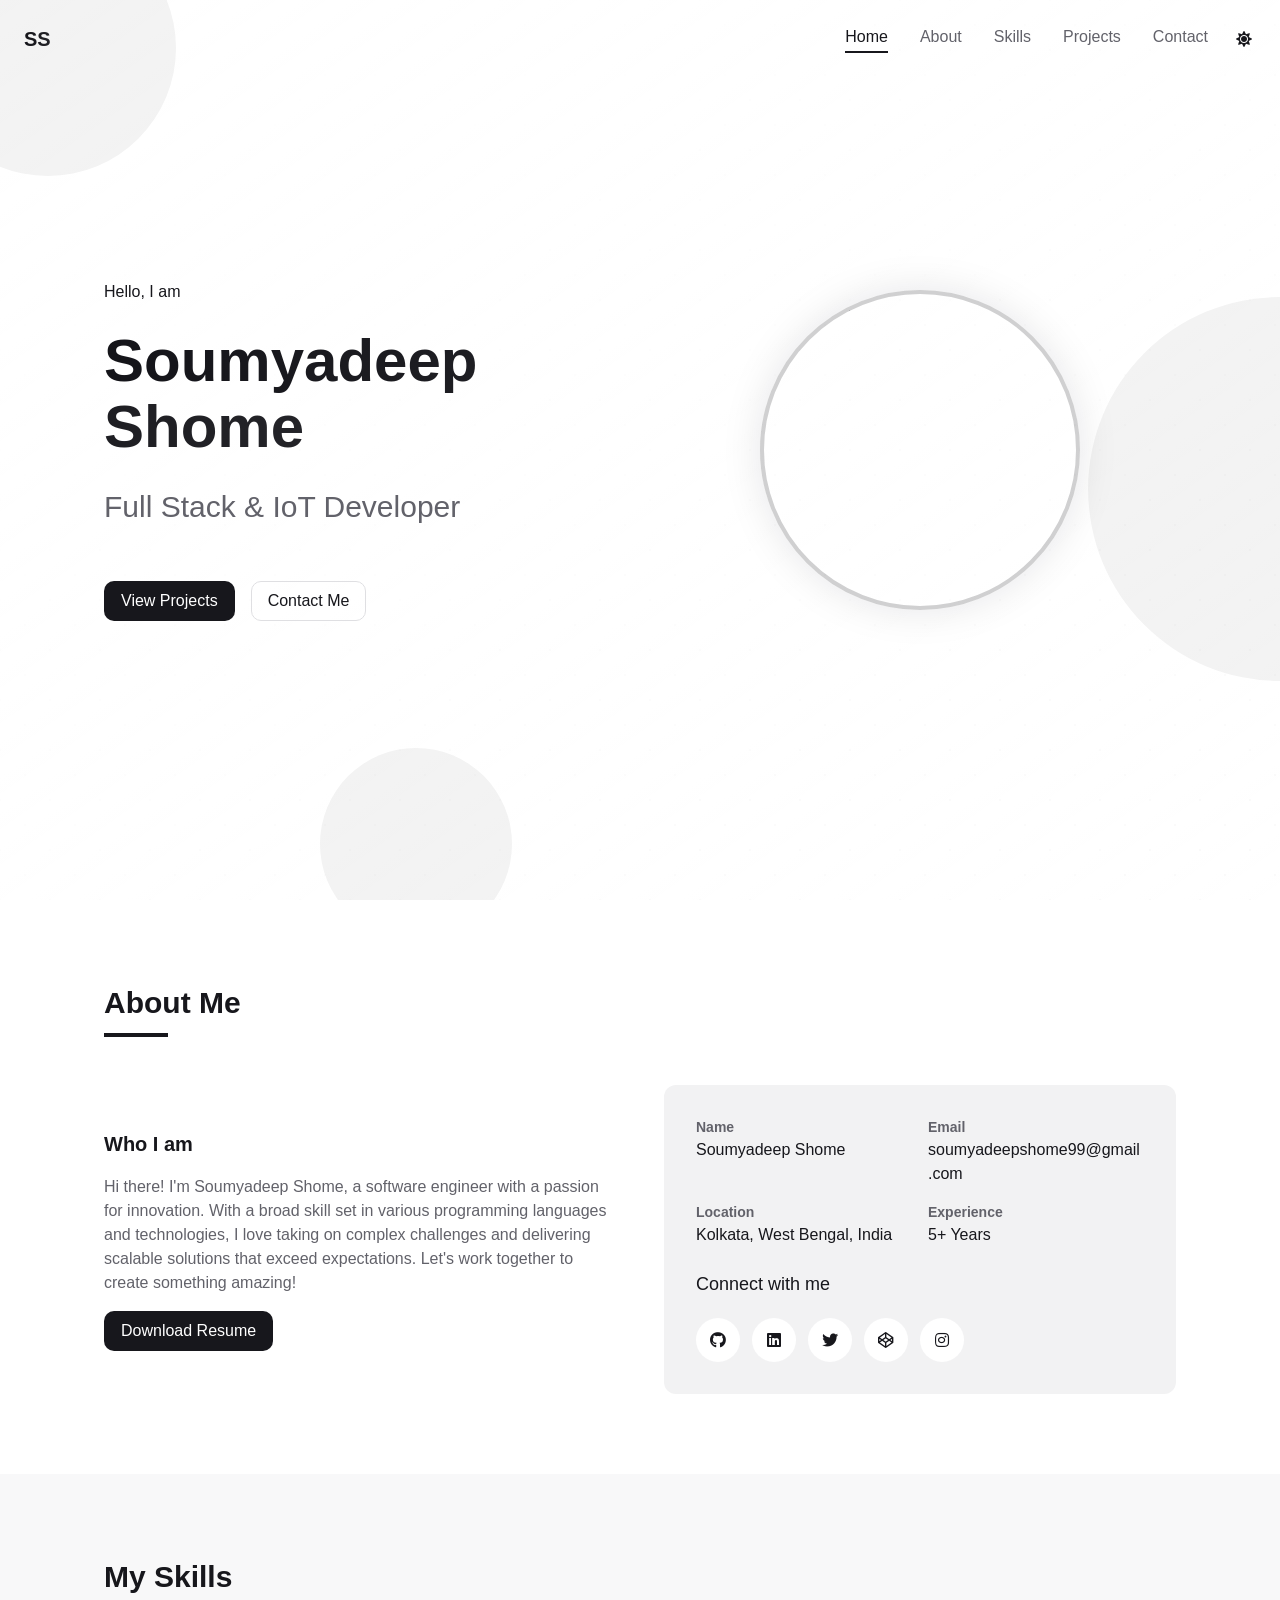
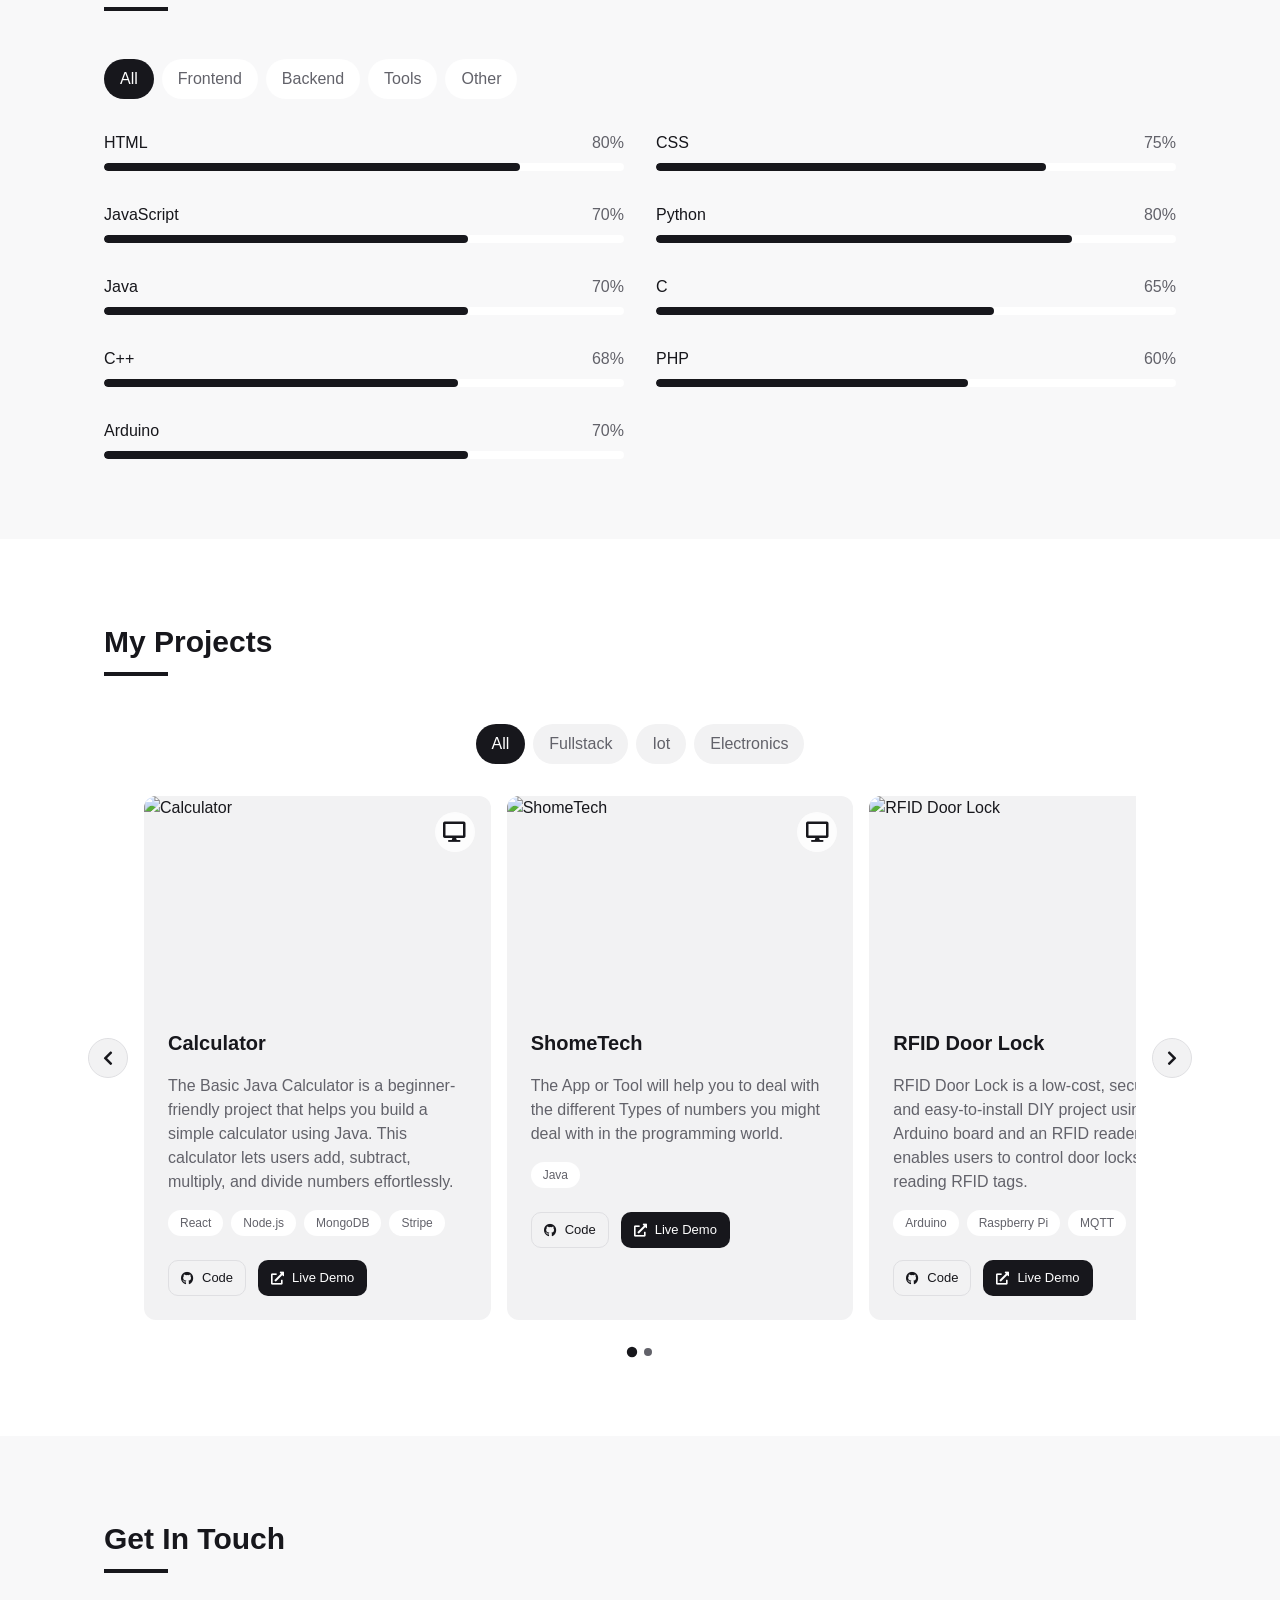
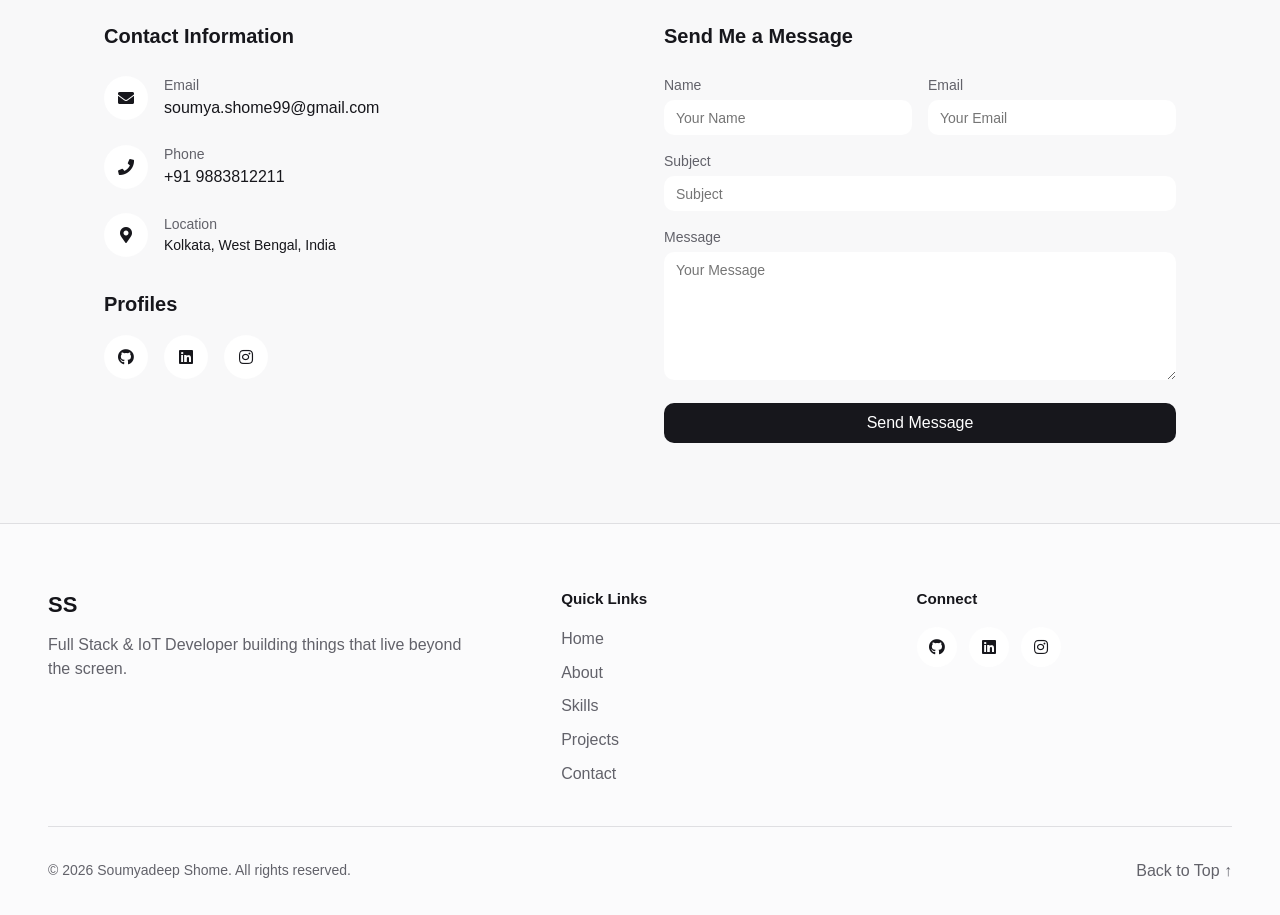
==== commit 35ef5a5f: "light mode added" ====
--- a/index.html
+++ b/index.html
@@ -5,7 +5,15 @@
   <meta name="viewport" content="width=device-width, initial-scale=1.0" />
   <title>Soumyadeep Shome | Full Stack &amp; IoT Developer</title>
   <meta name="description" content="Portfolio of Soumyadeep Shome, Full Stack & IoT Developer." />
-  <link rel="icon" href="favicon.ico" />
+  <script>
+    (function () {
+      var stored = localStorage.getItem("np-theme");
+      var theme = stored || (window.matchMedia && window.matchMedia("(prefers-color-scheme: light)").matches ? "light" : "dark");
+      document.documentElement.setAttribute("data-theme", theme);
+    })();
+  </script>
+  <link rel="icon" type="image/svg+xml" href="favicon.svg" />
+  <link rel="alternate icon" href="favicon.ico" />
   <link rel="stylesheet" href="css/css.css" />
   <link rel="stylesheet" href="https://cdnjs.cloudflare.com/ajax/libs/font-awesome/5.15.3/css/all.min.css" />
 </head>
@@ -21,18 +29,23 @@
   <header id="np-navbar" class="np-navbar">
     <div class="np-container">
       <a href="#home" class="np-logo"><span class="np-gradient-text">SS</span></a>
-      <nav>
-        <ul class="np-nav-list">
-          <li><button class="np-nav-link" data-section="home">Home</button></li>
-          <li><button class="np-nav-link" data-section="about">About</button></li>
-          <li><button class="np-nav-link" data-section="skills">Skills</button></li>
-          <li><button class="np-nav-link" data-section="projects">Projects</button></li>
-          <li><button class="np-nav-link" data-section="contact">Contact</button></li>
-        </ul>
-      </nav>
-      <button id="np-nav-toggle" class="np-nav-toggle" aria-label="Toggle menu" aria-expanded="false">
-        <i class="fas fa-bars"></i>
-      </button>
+      <div class="np-navbar-right">
+        <nav>
+          <ul class="np-nav-list">
+            <li><button class="np-nav-link" data-section="home">Home</button></li>
+            <li><button class="np-nav-link" data-section="about">About</button></li>
+            <li><button class="np-nav-link" data-section="skills">Skills</button></li>
+            <li><button class="np-nav-link" data-section="projects">Projects</button></li>
+            <li><button class="np-nav-link" data-section="contact">Contact</button></li>
+          </ul>
+        </nav>
+        <button id="np-theme-toggle" class="np-theme-toggle" aria-label="Toggle light/dark theme">
+          <i class="fas fa-moon"></i>
+        </button>
+        <button id="np-nav-toggle" class="np-nav-toggle" aria-label="Toggle menu" aria-expanded="false">
+          <i class="fas fa-bars"></i>
+        </button>
+      </div>
     </div>
   </header>
 
@@ -106,7 +119,7 @@
           </div>
 
           <div class="np-social-row" style="margin-top:1.5rem;">
-            <h4 style="width:100%;font-size:1.125rem;font-weight:500;margin-bottom:0.5rem;color:#fff;">Connect with me</h4>
+            <h4 style="width:100%;font-size:1.125rem;font-weight:500;margin-bottom:0.5rem;color:hsl(var(--np-foreground));">Connect with me</h4>
             <a href="https://github.com/" target="_blank" rel="noopener noreferrer" title="GitHub"><i class="fab fa-github"></i></a>
             <a href="https://linkedin.com/" target="_blank" rel="noopener noreferrer" title="LinkedIn"><i class="fab fa-linkedin"></i></a>
             <a href="https://twitter.com/" target="_blank" rel="noopener noreferrer" title="Twitter"><i class="fab fa-twitter"></i></a>
@@ -122,7 +135,7 @@
     <div class="np-container">
       <div class="np-heading np-reveal">
         <h2>My Skills</h2>
-        <div class="np-heading-rule" style="background:#fff;"></div>
+        <div class="np-heading-rule"></div>
       </div>
 
       <div id="np-skills-filters" class="np-filter-row">
@@ -141,7 +154,7 @@
     <div class="np-container">
       <div class="np-heading np-reveal">
         <h2>My Projects</h2>
-        <div class="np-heading-rule" style="background:#fff;"></div>
+        <div class="np-heading-rule"></div>
       </div>
 
       <div id="np-projects-filters" class="np-filter-row np-projects-filter" style="justify-content:center;">
@@ -239,9 +252,37 @@
 
   <footer class="np-footer">
     <div class="np-container">
-      <div class="np-footer-logo np-gradient-text">SS</div>
-      <div class="np-footer-copy">&copy; <span id="np-footer-year"></span> John Developer. All rights reserved.</div>
-      <button id="np-footer-top" class="np-footer-top">Back to Top ↑</button>
+      <div class="np-footer-grid">
+        <div class="np-footer-brand">
+          <div class="np-footer-logo np-gradient-text">SS</div>
+          <p>Full Stack &amp; IoT Developer building things that live beyond the screen.</p>
+        </div>
+
+        <div class="np-footer-col">
+          <h4>Quick Links</h4>
+          <ul class="np-footer-links">
+            <li><button class="np-footer-link" data-np-scroll-to="home">Home</button></li>
+            <li><button class="np-footer-link" data-np-scroll-to="about">About</button></li>
+            <li><button class="np-footer-link" data-np-scroll-to="skills">Skills</button></li>
+            <li><button class="np-footer-link" data-np-scroll-to="projects">Projects</button></li>
+            <li><button class="np-footer-link" data-np-scroll-to="contact">Contact</button></li>
+          </ul>
+        </div>
+
+        <div class="np-footer-col">
+          <h4>Connect</h4>
+          <div class="np-footer-social">
+            <a href="https://github.com/soumya-shome" target="_blank" rel="noopener noreferrer" title="GitHub"><i class="fab fa-github"></i></a>
+            <a href="https://www.linkedin.com/in/soumya-shome/" target="_blank" rel="noopener noreferrer" title="LinkedIn"><i class="fab fa-linkedin"></i></a>
+            <a href="https://www.instagram.com/techie499/" target="_blank" rel="noopener noreferrer" title="Instagram"><i class="fab fa-instagram"></i></a>
+          </div>
+        </div>
+      </div>
+
+      <div class="np-footer-bottom">
+        <div class="np-footer-copy">&copy; <span id="np-footer-year"></span> Soumyadeep Shome. All rights reserved.</div>
+        <button id="np-footer-top" class="np-footer-top">Back to Top ↑</button>
+      </div>
     </div>
   </footer>
 
--- a/css/css.css
+++ b/css/css.css
@@ -562,6 +562,13 @@
   --np-input: 240 3.7% 15.9%;
   --np-radius: 0.75rem;
 
+  /* Theme-aware values for spots that used to be hardcoded #fff / rgba(255,255,255,..) */
+  --np-gradient-1: 255, 255, 255;
+  --np-gradient-2: 255, 255, 255;
+  --np-gradient-3: 255, 255, 255;
+  --np-wireframe-dot: 255, 255, 255;
+  --np-overlay-tint: 0, 0, 0;
+
   background-color: hsl(var(--np-background));
   color: hsl(var(--np-foreground));
   font-family: -apple-system, BlinkMacSystemFont, "Segoe UI", Roboto, Helvetica, Arial, sans-serif;
@@ -569,6 +576,31 @@
   line-height: 1.5;
   scroll-behavior: smooth;
   overflow-x: hidden;
+  transition: background-color 0.3s ease, color 0.3s ease;
+}
+
+/* Light theme override — toggled via data-theme="light" on <html> */
+:root[data-theme="light"] .np-page {
+  --np-background: 0 0% 100%;
+  --np-foreground: 240 10% 10%;
+  --np-card: 0 0% 100%;
+  --np-card-foreground: 240 10% 10%;
+  --np-primary: 240 10% 10%;
+  --np-primary-foreground: 0 0% 100%;
+  --np-secondary: 240 5% 95%;
+  --np-secondary-foreground: 240 10% 10%;
+  --np-muted: 240 5% 95%;
+  --np-muted-foreground: 240 4% 40%;
+  --np-accent: 240 5% 90%;
+  --np-accent-foreground: 240 10% 10%;
+  --np-border: 240 6% 88%;
+  --np-input: 240 6% 88%;
+
+  --np-gradient-1: 20, 20, 25;
+  --np-gradient-2: 20, 20, 25;
+  --np-gradient-3: 20, 20, 25;
+  --np-wireframe-dot: 0, 0, 0;
+  --np-overlay-tint: 255, 255, 255;
 }
 
 /* Reset generic tag rules from the legacy stylesheet within the new page */
@@ -578,7 +610,7 @@
 .np-page section { width: auto; margin: 0; border-radius: 0; box-shadow: none; }
 .np-page ul { list-style: none; margin: 0; padding: 0; }
 .np-page button { font: inherit; }
-.np-page footer { background: hsl(var(--np-background)); color: inherit; text-align: left; padding: 0; margin-top: 0; }
+.np-page footer { color: inherit; text-align: left; margin-top: 0; }
 
 .np-container {
   width: 100%;
@@ -603,8 +635,8 @@
   inset: 0;
   z-index: -20;
   background-image:
-    radial-gradient(rgba(255, 255, 255, 0.1) 1px, transparent 1px),
-    radial-gradient(rgba(255, 255, 255, 0.1) 1px, transparent 1px);
+    radial-gradient(rgba(var(--np-wireframe-dot), 0.1) 1px, transparent 1px),
+    radial-gradient(rgba(var(--np-wireframe-dot), 0.1) 1px, transparent 1px);
   background-size: 50px 50px;
   background-position: 0 0, 25px 25px;
 }
@@ -612,7 +644,7 @@
   position: fixed;
   inset: 0;
   z-index: -10;
-  background: linear-gradient(to bottom right, hsl(var(--np-background)), rgba(0, 0, 0, 0.8));
+  background: linear-gradient(to bottom right, hsl(var(--np-background)), rgba(var(--np-overlay-tint), 0.8));
 }
 
 .np-loading {
@@ -629,7 +661,7 @@
 .np-loading-text { font-size: 1.875rem; font-weight: 700; }
 
 .np-gradient-text {
-  background: linear-gradient(90deg, #fff, rgba(255, 255, 255, 0.9), rgba(255, 255, 255, 0.7));
+  background: linear-gradient(90deg, rgb(var(--np-gradient-1)), rgba(var(--np-gradient-2), 0.9), rgba(var(--np-gradient-3), 0.7));
   background-size: 300% 300%;
   -webkit-background-clip: text;
   background-clip: text;
@@ -689,6 +721,20 @@
 }
 .np-navbar .np-container { display: flex; justify-content: space-between; align-items: center; }
 .np-logo { font-size: 1.25rem; font-weight: 700; }
+.np-navbar-right { display: flex; align-items: center; gap: 1.5rem; }
+.np-theme-toggle {
+  background: none;
+  border: none;
+  color: hsl(var(--np-foreground));
+  font-size: 1.1rem;
+  cursor: pointer;
+  padding: 0.25rem;
+  display: flex;
+  align-items: center;
+  justify-content: center;
+  transition: color 0.2s, transform 0.3s;
+}
+.np-theme-toggle:hover { color: hsl(var(--np-primary)); transform: rotate(20deg); }
 .np-nav-list { display: flex; gap: 2rem; flex-wrap: wrap; }
 .np-nav-link {
   background: none;
@@ -708,7 +754,7 @@
   left: 0;
   width: 0;
   height: 2px;
-  background: #fff;
+  background: hsl(var(--np-primary));
   transition: width 0.2s;
 }
 .np-nav-link:hover { color: hsl(var(--np-foreground)); }
@@ -761,7 +807,7 @@
 .np-hero-grid { display: grid; gap: 3rem; align-items: center; }
 @media (min-width: 768px) { .np-hero-grid { grid-template-columns: 1fr 1fr; } }
 .np-hero-copy { display: flex; flex-direction: column; gap: 1.5rem; }
-.np-hero-greeting { color: #fff; font-weight: 500; }
+.np-hero-greeting { color: hsl(var(--np-foreground)); font-weight: 500; }
 .np-hero-name { font-size: clamp(2.25rem, 5vw + 1rem, 3.75rem); font-weight: 700; line-height: 1.1; }
 .np-hero-role { font-size: clamp(1.25rem, 2vw + 1rem, 1.875rem); color: hsl(var(--np-muted-foreground)); font-weight: 500; }
 .np-hero-actions { display: flex; flex-wrap: wrap; gap: 1rem; padding-top: 0.5rem; }
@@ -773,8 +819,8 @@
   margin: 0 auto;
   border-radius: 50%;
   overflow: hidden;
-  border: 4px solid rgba(255, 255, 255, 0.2);
-  box-shadow: 0 0 40px rgba(255, 255, 255, 0.1);
+  border: 4px solid rgba(var(--np-gradient-1), 0.2);
+  box-shadow: 0 0 40px rgba(var(--np-gradient-1), 0.1);
 }
 @media (min-width: 768px) { .np-hero-photo { width: 320px; height: 320px; } }
 .np-hero-photo img { width: 100%; height: 100%; object-fit: cover; display: block; }
@@ -782,7 +828,7 @@
 .np-floating-circle {
   position: absolute;
   border-radius: 50%;
-  background: rgba(255, 255, 255, 0.05);
+  background: rgba(var(--np-gradient-1), 0.05);
   animation: np-float 15s infinite ease-in-out;
 }
 @keyframes np-float {
@@ -811,10 +857,17 @@
   padding: 2rem;
   border-radius: var(--np-radius);
   transition: transform 0.3s, box-shadow 0.3s;
-}
-.np-about-card:hover { transform: translateY(-4px); box-shadow: 0 10px 30px rgba(255, 255, 255, 0.06); }
+  max-width: 100%;
+  overflow-wrap: break-word;
+}
+.np-about-card:hover { transform: translateY(-4px); box-shadow: 0 10px 30px rgba(var(--np-gradient-1), 0.06); }
 .np-about-fields { display: grid; grid-template-columns: 1fr 1fr; gap: 1rem; }
+.np-about-fields > div { min-width: 0; }
 .np-about-fields h4 { font-size: 0.875rem; color: hsl(var(--np-muted-foreground)); }
+.np-about-fields p { overflow-wrap: break-word; word-break: break-word; }
+@media (max-width: 400px) {
+  .np-about-fields { grid-template-columns: 1fr; }
+}
 .np-social-row { display: flex; flex-wrap: wrap; gap: 0.75rem; margin-top: 1rem; }
 .np-social-row a {
   display: flex;
@@ -842,18 +895,18 @@
   transition: color 0.2s, background-color 0.2s;
 }
 .np-filter-btn:hover { color: hsl(var(--np-foreground)); }
-.np-filter-btn.np-active { background: #fff; color: #000; }
+.np-filter-btn.np-active { background: hsl(var(--np-primary)); color: hsl(var(--np-primary-foreground)); }
 .np-skills-grid { display: grid; gap: 2rem; }
 @media (min-width: 768px) { .np-skills-grid { grid-template-columns: 1fr 1fr; } }
 .np-skill-row-top { display: flex; justify-content: space-between; margin-bottom: 0.5rem; }
 .np-skill-name { font-weight: 500; }
 .np-skill-pct { color: hsl(var(--np-muted-foreground)); }
 .np-skill-track { height: 0.5rem; background: hsl(var(--np-background)); border-radius: 9999px; overflow: hidden; }
-.np-skill-fill { height: 100%; background: #fff; border-radius: 9999px; }
+.np-skill-fill { height: 100%; background: hsl(var(--np-primary)); border-radius: 9999px; }
 
 /* Projects */
 .np-projects-filter .np-filter-btn { background: hsl(var(--np-secondary)); }
-.np-projects-filter .np-filter-btn.np-active { background: #fff; color: #000; }
+.np-projects-filter .np-filter-btn.np-active { background: hsl(var(--np-primary)); color: hsl(var(--np-primary-foreground)); }
 .np-carousel-wrap { position: relative; padding: 0 1rem; }
 @media (min-width: 768px) { .np-carousel-wrap { padding: 0 2.5rem; } }
 .np-carousel-viewport { overflow: hidden; }
@@ -878,7 +931,7 @@
   align-items: center;
   justify-content: center;
   cursor: pointer;
-  color: #fff;
+  color: hsl(var(--np-foreground));
   z-index: 5;
   transition: background-color 0.2s, color 0.2s, transform 0.2s;
 }
@@ -899,7 +952,7 @@
   transition: background-color 0.2s, transform 0.2s;
 }
 .np-dot:hover { background: hsl(var(--np-foreground)); }
-.np-dot.np-active { background: #fff; transform: scale(1.3); }
+.np-dot.np-active { background: hsl(var(--np-primary)); transform: scale(1.3); }
 
 .np-project-card {
   background: hsl(var(--np-secondary));
@@ -908,7 +961,7 @@
   height: 100%;
   transition: box-shadow 0.3s, transform 0.3s;
 }
-.np-project-card:hover { box-shadow: 0 10px 30px rgba(255, 255, 255, 0.1); transform: translateY(-6px); }
+.np-project-card:hover { box-shadow: 0 10px 30px rgba(var(--np-gradient-1), 0.1); transform: translateY(-6px); }
 .np-project-image { position: relative; height: 13rem; overflow: hidden; }
 .np-project-image img {
   width: 100%;
@@ -952,6 +1005,7 @@
 @media (min-width: 768px) { .np-contact-grid { grid-template-columns: 1fr 1fr; } }
 .np-contact-info h3 { font-size: 1.25rem; font-weight: 600; margin-bottom: 1.5rem; }
 .np-contact-item { display: flex; align-items: center; gap: 1rem; margin-bottom: 1.5rem; }
+.np-contact-item > div { min-width: 0; overflow-wrap: break-word; word-break: break-word; }
 .np-contact-icon {
   background: hsl(var(--np-background));
   padding: 0.75rem;
@@ -1001,15 +1055,49 @@
 .np-textarea { min-height: 8rem; resize: vertical; }
 
 /* Footer */
-.np-footer { padding: 2rem 1.5rem; }
-.np-footer .np-container {
+.np-footer {
+  padding: 4rem 1.5rem 2rem;
+  border-top: 1px solid hsl(var(--np-border));
+  background: hsl(var(--np-secondary) / 0.3);
+}
+.np-footer-grid { display: grid; gap: 2.5rem; margin-bottom: 2.5rem; }
+@media (min-width: 640px) { .np-footer-grid { grid-template-columns: 1.5fr 1fr 1fr; } }
+.np-footer-logo { font-size: 1.375rem; font-weight: 700; }
+.np-footer-brand p { color: hsl(var(--np-muted-foreground)); margin-top: 0.75rem; max-width: 26rem; }
+.np-footer-col h4 { font-size: 0.95rem; font-weight: 600; margin-bottom: 1rem; }
+.np-footer-links { display: flex; flex-direction: column; gap: 0.6rem; }
+.np-footer-link {
+  background: none;
+  border: none;
+  padding: 0;
+  text-align: left;
+  color: hsl(var(--np-muted-foreground));
+  cursor: pointer;
+  font-size: 0.9rem;
+  transition: color 0.2s;
+}
+.np-footer-link:hover { color: hsl(var(--np-foreground)); }
+.np-footer-social { display: flex; gap: 0.75rem; }
+.np-footer-social a {
+  display: flex;
+  align-items: center;
+  justify-content: center;
+  width: 2.5rem;
+  height: 2.5rem;
+  background: hsl(var(--np-background));
+  border-radius: 50%;
+  transition: background-color 0.2s, transform 0.2s;
+}
+.np-footer-social a:hover { background: hsl(var(--np-primary) / 0.1); transform: translateY(-2px); }
+.np-footer-bottom {
   display: flex;
   flex-direction: column;
   align-items: center;
   gap: 1rem;
-}
-@media (min-width: 768px) { .np-footer .np-container { flex-direction: row; justify-content: space-between; } }
-.np-footer-logo { font-size: 1.125rem; font-weight: 700; }
+  padding-top: 2rem;
+  border-top: 1px solid hsl(var(--np-border));
+}
+@media (min-width: 640px) { .np-footer-bottom { flex-direction: row; justify-content: space-between; } }
 .np-footer-copy { font-size: 0.875rem; color: hsl(var(--np-muted-foreground)); }
 .np-footer-top {
   background: none;
@@ -1081,7 +1169,7 @@
   color: hsl(var(--np-foreground));
   transition: transform 0.2s, box-shadow 0.2s, background-color 0.2s;
 }
-.hub-card:hover { transform: translateY(-4px); box-shadow: 0 10px 30px rgba(255, 255, 255, 0.08); background: hsl(var(--np-accent)); }
+.hub-card:hover { transform: translateY(-4px); box-shadow: 0 10px 30px rgba(var(--np-gradient-1), 0.08); background: hsl(var(--np-accent)); }
 .hub-card-icon {
   width: 2.75rem;
   height: 2.75rem;
